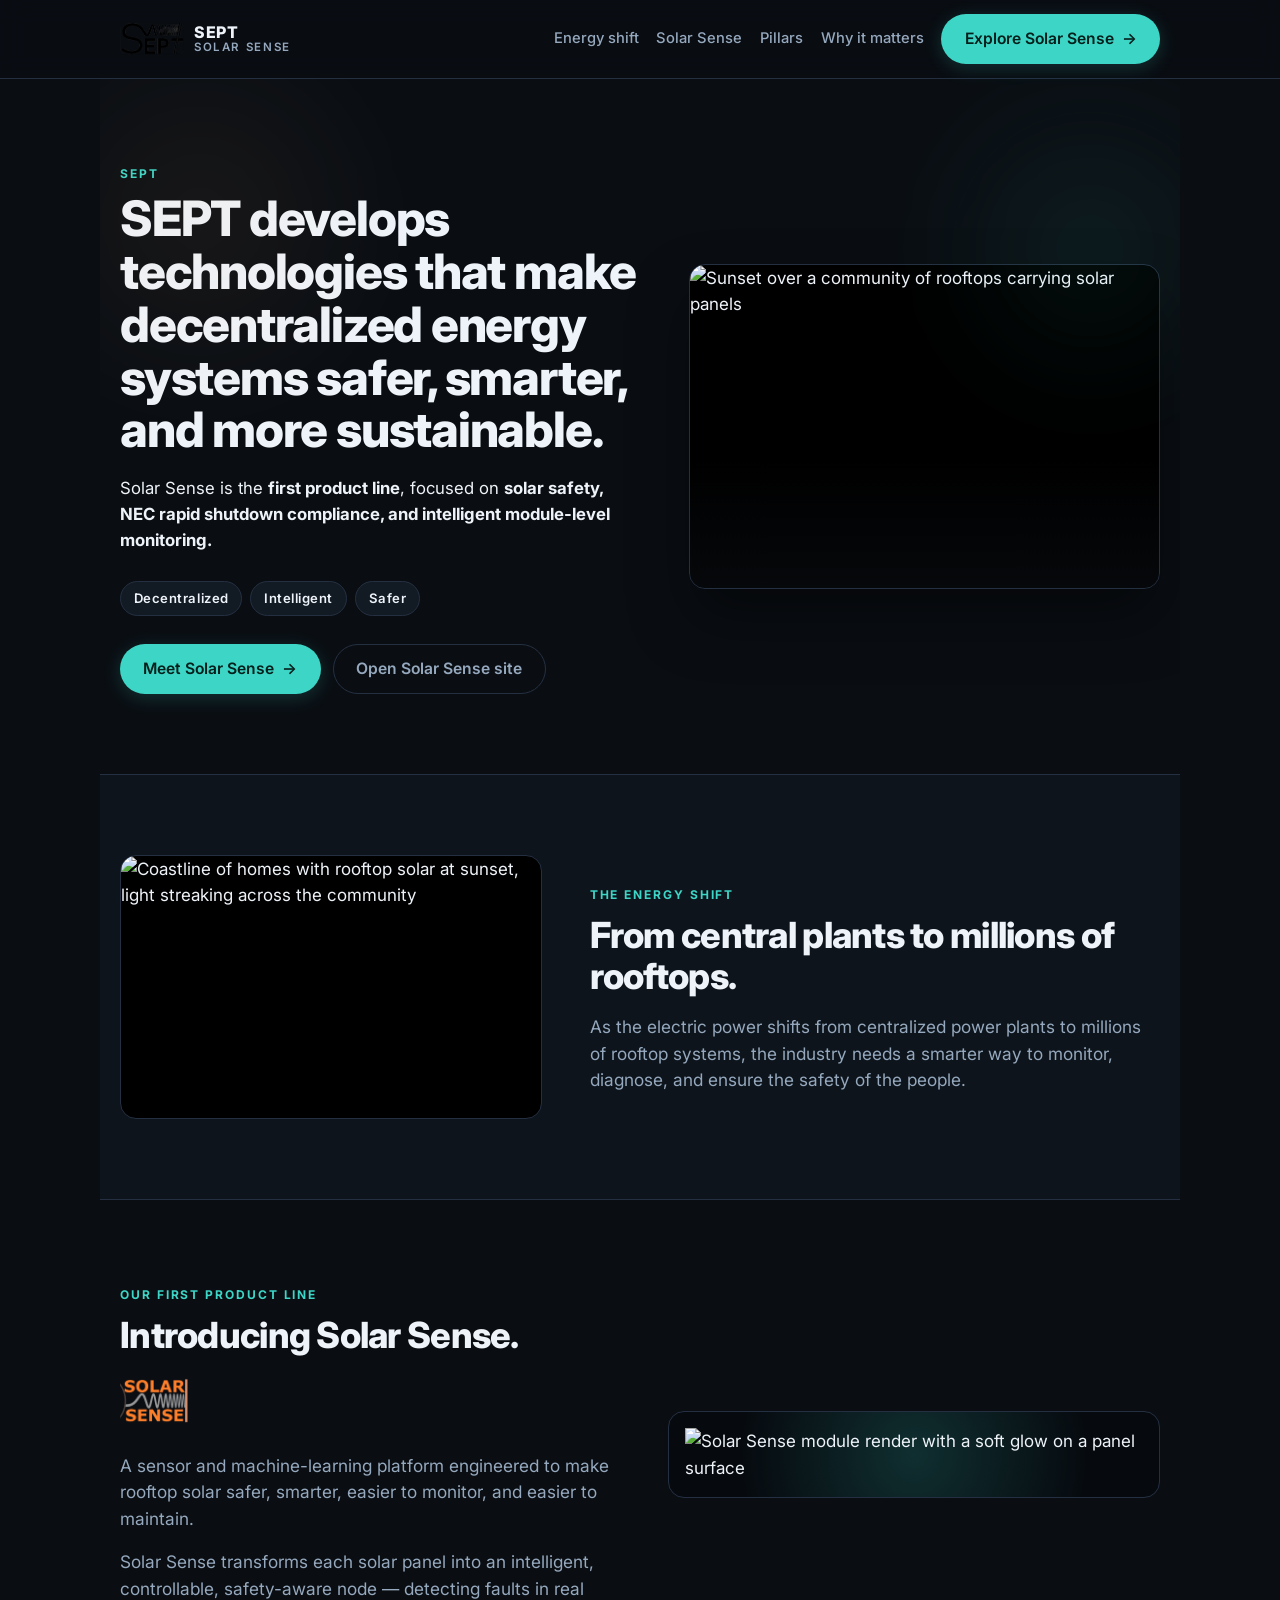
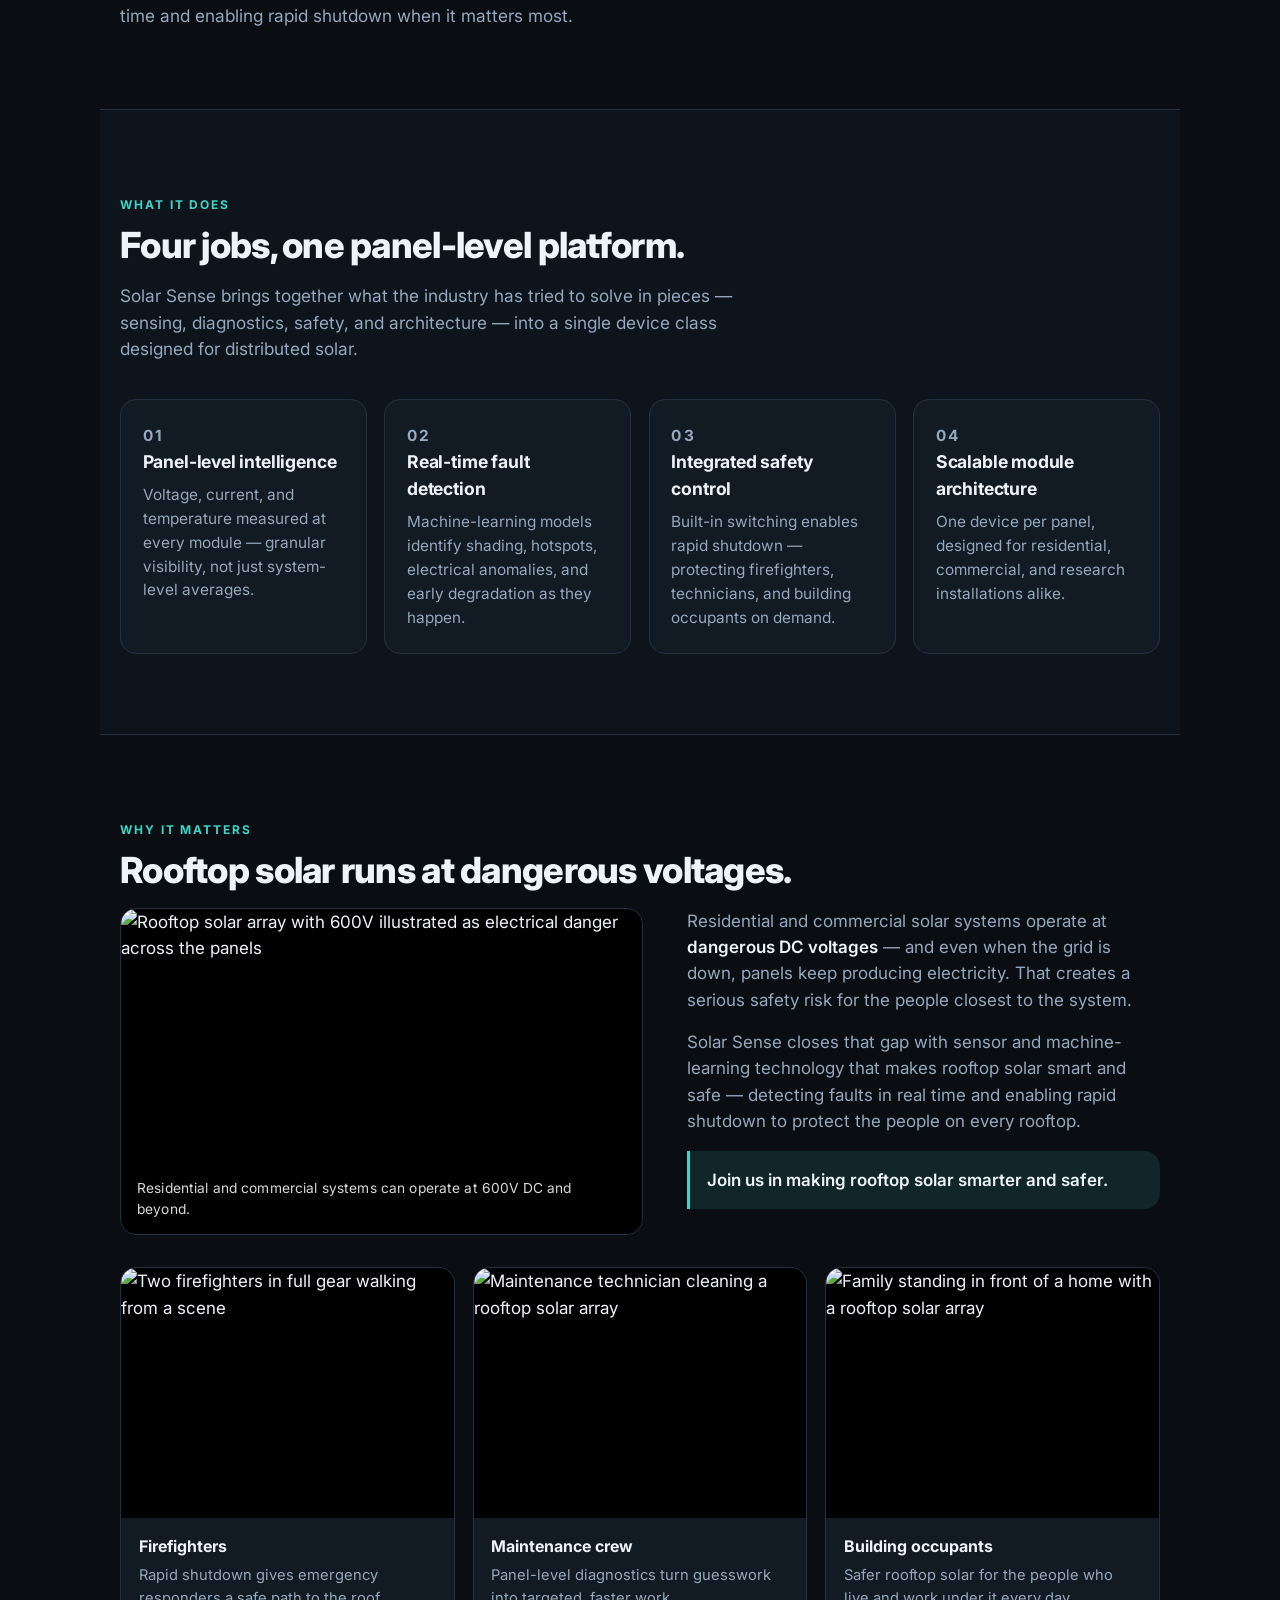
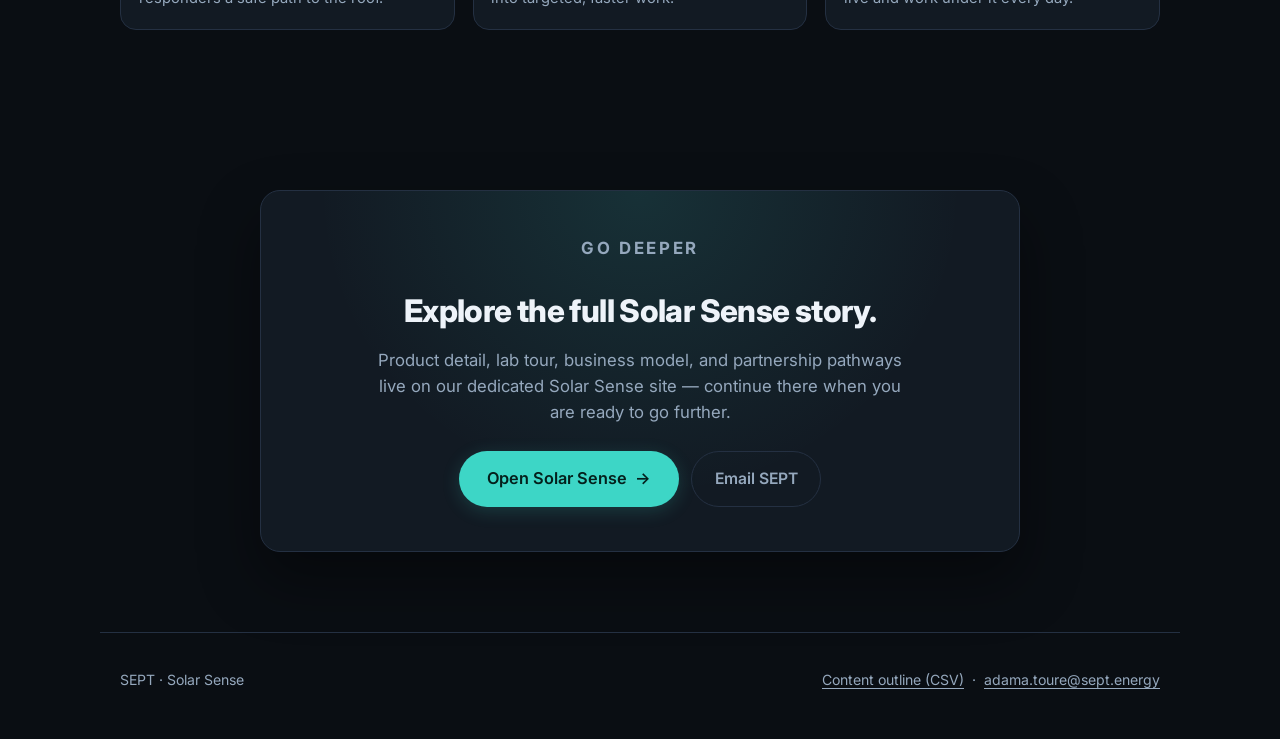
==== SeptToSolarSense/index.html @ 4519caff "Revise energy shift section copy in SeptToSolarSense Co-authored-by: Cursor <cursoragent@cursor.com>" ====
<!DOCTYPE html>
<html lang="en">
<head>
  <meta charset="UTF-8">
  <meta name="viewport" content="width=device-width, initial-scale=1.0">
  <meta name="description" content="SEPT develops technologies for safer, smarter, more sustainable decentralized energy. Solar Sense — NEC rapid shutdown compliance and intelligent module-level monitoring. Learn more on Solar Sense.">
  <title>SEPT | Solar Sense</title>
  <link rel="preconnect" href="https://fonts.googleapis.com">
  <link rel="preconnect" href="https://fonts.gstatic.com" crossorigin>
  <link href="https://fonts.googleapis.com/css2?family=Inter:wght@400;500;600;700;800&display=swap" rel="stylesheet">
  <link rel="icon" href="assets/solar-sense-logo.png" type="image/png">
  <style>
    :root {
      --bg: #0a0e13;
      --bg-alt: #0d141c;
      --surface: #121a23;
      --surface-2: #182332;
      --border: #243042;
      --text: #eef3f9;
      --muted: #95a8bd;
      --accent: #3dd6c6;
      --accent-2: #f6a96a;
      --accent-dim: rgba(61, 214, 198, 0.12);
      --warm-dim: rgba(246, 169, 106, 0.10);
      --radius: 16px;
      --max: 1080px;
    }

    * { box-sizing: border-box; }

    html { scroll-behavior: smooth; }

    body {
      margin: 0;
      font-family: "Inter", system-ui, -apple-system, sans-serif;
      background: var(--bg);
      color: var(--text);
      line-height: 1.55;
      font-size: 1.0625rem;
      -webkit-font-smoothing: antialiased;
      text-rendering: optimizeLegibility;
    }

    a { color: var(--accent); text-decoration-thickness: 1px; text-underline-offset: 3px; }
    a:hover { color: #6ae4d7; }

    img { max-width: 100%; height: auto; display: block; }

    /* ========================= header ========================= */
    header.site {
      position: sticky;
      top: 0;
      z-index: 30;
      background: rgba(10, 14, 19, 0.85);
      backdrop-filter: blur(12px);
      border-bottom: 1px solid var(--border);
    }

    .nav {
      max-width: var(--max);
      margin: 0 auto;
      padding: 0.85rem 1.25rem;
      display: flex;
      align-items: center;
      justify-content: space-between;
      gap: 0.75rem 1.25rem;
      flex-wrap: wrap;
    }

    .nav-end {
      display: flex;
      align-items: center;
      gap: 0.5rem 1.1rem;
      flex-wrap: wrap;
      justify-content: flex-end;
    }

    .brand {
      display: flex;
      align-items: center;
      gap: 0.6rem;
      text-decoration: none;
      color: inherit;
      min-width: 0;
    }

    .brand img { height: 32px; width: auto; flex-shrink: 0; }

    .brand-text {
      display: flex;
      flex-direction: column;
      line-height: 1.1;
    }

    .brand-name {
      font-weight: 800;
      letter-spacing: 0.04em;
      font-size: 1rem;
    }

    .brand-tag {
      font-size: 0.72rem;
      font-weight: 600;
      color: var(--muted);
      letter-spacing: 0.14em;
      text-transform: uppercase;
    }

    nav.jump {
      display: flex;
      gap: 1.1rem;
      flex-wrap: wrap;
      font-size: 0.92rem;
    }

    @media (max-width: 980px) {
      nav.jump { display: none; }
    }

    nav.jump a {
      color: var(--muted);
      text-decoration: none;
      font-weight: 500;
    }

    nav.jump a:hover { color: var(--text); }

    .nav-cta { display: flex; align-items: center; gap: 0.6rem; }

    /* ========================= buttons ========================= */
    .btn {
      display: inline-flex;
      align-items: center;
      justify-content: center;
      gap: 0.5rem;
      padding: 0.75rem 1.4rem;
      border-radius: 999px;
      font-weight: 600;
      font-size: 0.98rem;
      text-decoration: none;
      border: 1px solid transparent;
      cursor: pointer;
      transition: transform 0.15s ease, box-shadow 0.2s ease, background 0.2s ease, color 0.2s ease, border-color 0.2s ease;
      white-space: nowrap;
    }

    .btn-primary {
      background: var(--accent);
      color: #04201c;
      box-shadow: 0 4px 18px rgba(61, 214, 198, 0.18);
    }

    .btn-primary:hover {
      transform: translateY(-1px);
      box-shadow: 0 10px 32px rgba(61, 214, 198, 0.4);
      color: #021511;
    }

    .btn-ghost {
      background: transparent;
      color: var(--muted);
      border-color: var(--border);
    }

    .btn-ghost:hover {
      color: var(--text);
      border-color: var(--muted);
    }

    .btn:focus-visible { outline: 2px solid var(--accent); outline-offset: 3px; }

    .btn .arrow { transition: transform 0.2s ease; }
    .btn:hover .arrow { transform: translateX(3px); }

    /* ========================= section base ========================= */
    .section {
      max-width: var(--max);
      margin: 0 auto;
      padding: 5rem 1.25rem;
      scroll-margin-top: 80px;
    }

    .section-eyebrow {
      display: inline-block;
      margin: 0 0 0.65rem;
      font-size: 0.75rem;
      font-weight: 700;
      letter-spacing: 0.16em;
      text-transform: uppercase;
      color: var(--accent);
    }

    .section-title {
      margin: 0 0 1rem;
      font-size: clamp(1.65rem, 3.4vw, 2.25rem);
      font-weight: 800;
      line-height: 1.15;
      letter-spacing: -0.02em;
    }

    .section-lead {
      margin: 0;
      max-width: 60ch;
      color: var(--muted);
      font-size: 1.08rem;
    }

    .band {
      background: var(--bg-alt);
      border-top: 1px solid var(--border);
      border-bottom: 1px solid var(--border);
    }

    /* ========================= hero ========================= */
    .hero {
      position: relative;
      overflow: hidden;
    }

    .hero::before,
    .hero::after {
      content: "";
      position: absolute;
      pointer-events: none;
      filter: blur(60px);
      opacity: 0.85;
      animation: glowDrift 9s ease-in-out infinite alternate;
    }

    .hero::before {
      width: 520px; height: 520px;
      left: -160px; top: -120px;
      background: radial-gradient(closest-side, var(--warm-dim), transparent 70%);
    }

    .hero::after {
      width: 460px; height: 460px;
      right: -140px; top: -60px;
      background: radial-gradient(closest-side, var(--accent-dim), transparent 70%);
      animation-delay: -3s;
    }

    @keyframes glowDrift {
      from { transform: translateY(0); opacity: 0.7; }
      to   { transform: translateY(20px); opacity: 1; }
    }

    .hero-grid {
      display: grid;
      grid-template-columns: 1fr;
      gap: 2.5rem;
      align-items: center;
    }

    @media (min-width: 880px) {
      .hero-grid { grid-template-columns: 1.05fr 0.95fr; gap: 3rem; }
    }

    .hero h1 {
      margin: 0 0 1.1rem;
      font-size: clamp(2.05rem, 4.6vw, 3.05rem);
      font-weight: 800;
      line-height: 1.08;
      letter-spacing: -0.025em;
    }

    .hero-body {
      margin: 0 0 1.75rem;
      font-size: 1.05rem;
      max-width: 52ch;
    }

    .hero-body strong { font-weight: 700; }

    .chips {
      display: flex;
      flex-wrap: wrap;
      gap: 0.5rem;
      margin: 0 0 1.75rem;
      padding: 0;
      list-style: none;
    }

    .chips li {
      font-size: 0.82rem;
      font-weight: 600;
      letter-spacing: 0.04em;
      padding: 0.4rem 0.8rem;
      border-radius: 999px;
      background: var(--surface);
      border: 1px solid var(--border);
      color: var(--text);
    }

    .hero-ctas {
      display: flex;
      flex-wrap: wrap;
      gap: 0.75rem;
    }

    .hero-frame {
      position: relative;
      margin: 0;
      border-radius: var(--radius);
      overflow: hidden;
      border: 1px solid var(--border);
      background: #000;
      box-shadow: 0 30px 60px rgba(0, 0, 0, 0.45);
    }

    .hero-frame img {
      width: 100%;
      height: 100%;
      object-fit: cover;
      aspect-ratio: 16 / 11;
    }

    .hero-frame::after {
      content: "";
      position: absolute;
      inset: 0;
      pointer-events: none;
      background:
        linear-gradient(180deg, transparent 60%, rgba(10, 14, 19, 0.55) 100%);
    }

    /* ========================= shift band ========================= */
    .shift-grid {
      display: grid;
      grid-template-columns: 1fr;
      gap: 2rem;
      align-items: center;
    }

    @media (min-width: 880px) {
      .shift-grid { grid-template-columns: 0.85fr 1.15fr; gap: 3rem; }
    }

    .shift-image {
      margin: 0;
      border-radius: var(--radius);
      overflow: hidden;
      border: 1px solid var(--border);
      background: #000;
    }

    .shift-image img {
      width: 100%;
      aspect-ratio: 16 / 10;
      object-fit: cover;
    }

    /* ========================= solar sense intro ========================= */
    .ss-intro-grid {
      display: grid;
      grid-template-columns: 1fr;
      gap: 2.5rem;
      align-items: center;
    }

    @media (min-width: 880px) {
      .ss-intro-grid { grid-template-columns: 1fr 1fr; gap: 3.5rem; }
    }

    .ss-brand-row {
      display: flex;
      align-items: center;
      gap: 1.25rem;
      margin: 0 0 1.5rem;
    }

    .ss-brand-row img {
      height: 48px;
      width: auto;
    }

    .ss-brand-row .ss-mark { height: 56px; }

    .ss-image {
      margin: 0;
      border-radius: var(--radius);
      overflow: hidden;
      border: 1px solid var(--border);
      background: radial-gradient(circle at 50% 50%, rgba(61, 214, 198, 0.18), transparent 70%), #060a0f;
      padding: 1rem;
    }

    .ss-image img {
      width: 100%;
      max-height: 460px;
      object-fit: contain;
    }

    /* ========================= pillars ========================= */
    .pillars {
      display: grid;
      grid-template-columns: repeat(2, minmax(0, 1fr));
      gap: 1.1rem;
      margin-top: 2.25rem;
    }

    @media (min-width: 1000px) {
      .pillars { grid-template-columns: repeat(4, minmax(0, 1fr)); }
    }

    @media (max-width: 540px) {
      .pillars { grid-template-columns: 1fr; }
    }

    .pillar {
      position: relative;
      padding: 1.5rem 1.35rem 1.5rem;
      border: 1px solid var(--border);
      border-radius: var(--radius);
      background: var(--surface);
      transition: transform 0.2s ease, border-color 0.2s ease, box-shadow 0.2s ease;
    }

    .pillar:hover {
      transform: translateY(-2px);
      border-color: rgba(61, 214, 198, 0.45);
      box-shadow: 0 18px 40px rgba(0, 0, 0, 0.35);
    }

    .pillar-num {
      font-family: "Inter", sans-serif;
      font-size: 0.78rem;
      font-weight: 700;
      letter-spacing: 0.16em;
      text-transform: uppercase;
      color: var(--accent);
      margin: 0 0 0.5rem;
    }

    .pillar h3 {
      margin: 0 0 0.5rem;
      font-size: 1.1rem;
      font-weight: 700;
      letter-spacing: -0.01em;
    }

    .pillar p {
      margin: 0;
      color: var(--muted);
      font-size: 0.96rem;
    }

    /* ========================= why it matters ========================= */
    .why-grid {
      display: grid;
      grid-template-columns: 1fr;
      gap: 2.25rem;
      align-items: stretch;
    }

    @media (min-width: 880px) {
      .why-grid { grid-template-columns: 1.05fr 0.95fr; gap: 2.75rem; }
    }

    .why-visual {
      position: relative;
      margin: 0;
      border-radius: var(--radius);
      overflow: hidden;
      border: 1px solid var(--border);
      background: #000;
    }

    .why-visual img {
      width: 100%;
      aspect-ratio: 16 / 10;
      object-fit: cover;
    }

    .why-visual figcaption {
      position: absolute;
      left: 0; right: 0; bottom: 0;
      padding: 0.85rem 1rem;
      font-size: 0.86rem;
      color: rgba(255, 255, 255, 0.85);
      background: linear-gradient(180deg, transparent, rgba(0, 0, 0, 0.65));
      letter-spacing: 0.01em;
    }

    .why-text p { margin: 0 0 1rem; color: var(--muted); }
    .why-text p strong { color: var(--text); font-weight: 600; }

    .why-closing {
      margin-top: 0.75rem;
      padding: 1rem 1.1rem;
      border-left: 3px solid var(--accent);
      background: var(--accent-dim);
      border-radius: 0 var(--radius) var(--radius) 0;
      color: var(--text) !important;
      font-weight: 600;
    }

    .stake-cards {
      display: grid;
      grid-template-columns: repeat(3, minmax(0, 1fr));
      gap: 1.1rem;
      margin-top: 2rem;
    }

    @media (max-width: 720px) {
      .stake-cards { grid-template-columns: 1fr; }
    }

    .stake {
      border: 1px solid var(--border);
      border-radius: var(--radius);
      overflow: hidden;
      background: var(--surface);
      display: flex;
      flex-direction: column;
      transition: transform 0.2s ease, border-color 0.2s ease;
    }

    .stake:hover {
      transform: translateY(-2px);
      border-color: rgba(61, 214, 198, 0.4);
    }

    .stake-photo {
      aspect-ratio: 4 / 3;
      overflow: hidden;
      background: #000;
    }

    .stake-photo img {
      width: 100%;
      height: 100%;
      object-fit: cover;
    }

    .stake-body {
      padding: 1rem 1.1rem 1.2rem;
    }

    .stake-body h4 {
      margin: 0 0 0.35rem;
      font-size: 1rem;
      font-weight: 700;
    }

    .stake-body p {
      margin: 0;
      color: var(--muted);
      font-size: 0.92rem;
    }

    /* ========================= explore CTA ========================= */
    .explore-card {
      margin: 0 auto;
      max-width: 760px;
      padding: 2.75rem 1.75rem;
      text-align: center;
      border-radius: calc(var(--radius) + 4px);
      border: 1px solid var(--border);
      background:
        radial-gradient(ellipse at 50% 0%, var(--accent-dim), transparent 60%),
        var(--surface);
      box-shadow: 0 28px 60px rgba(0, 0, 0, 0.4);
    }

    .explore-card h2 {
      margin: 0 0 0.75rem;
      font-size: clamp(1.5rem, 3.2vw, 1.95rem);
      font-weight: 800;
      letter-spacing: -0.02em;
    }

    .explore-card p {
      margin: 0 auto 1.6rem;
      max-width: 50ch;
      color: var(--muted);
      font-size: 1.05rem;
    }

    .explore-actions {
      display: flex;
      flex-wrap: wrap;
      justify-content: center;
      gap: 0.75rem;
    }

    .explore-actions .btn-primary {
      padding: 0.9rem 1.7rem;
      font-size: 1.02rem;
    }

    /* ========================= footer ========================= */
    footer.site {
      max-width: var(--max);
      margin: 0 auto;
      padding: 2.25rem 1.25rem 3rem;
      color: var(--muted);
      font-size: 0.88rem;
      display: flex;
      justify-content: space-between;
      flex-wrap: wrap;
      gap: 1rem;
      border-top: 1px solid var(--border);
    }

    footer.site a { color: var(--muted); }
    footer.site a:hover { color: var(--text); }

    /* ========================= motion ========================= */
    .reveal {
      opacity: 0;
      transform: translateY(14px);
      transition: opacity 0.7s ease, transform 0.7s ease;
    }

    .reveal.is-in {
      opacity: 1;
      transform: none;
    }

    @media (prefers-reduced-motion: reduce) {
      .reveal { opacity: 1; transform: none; transition: none; }
      .hero::before, .hero::after { animation: none; }
      html { scroll-behavior: auto; }
    }

    /* ========================= small screens ========================= */
    @media (max-width: 720px) {
      .section { padding: 3.5rem 1.25rem; }
    }
  </style>
</head>
<body>
  <header class="site">
    <div class="nav">
      <a class="brand" href="#intro" aria-label="SEPT — top of page">
        <img src="assets/sept-logo.png" alt="" aria-hidden="true">
        <span class="brand-text">
          <span class="brand-name">SEPT</span>
          <span class="brand-tag">Solar Sense</span>
        </span>
      </a>
      <div class="nav-end">
        <nav class="jump" aria-label="Page sections">
          <a href="#shift">Energy shift</a>
          <a href="#solar-sense">Solar Sense</a>
          <a href="#pillars">Pillars</a>
          <a href="#why">Why it matters</a>
        </nav>
        <a class="btn btn-primary" href="#explore">Explore Solar Sense<span class="arrow" aria-hidden="true">&rarr;</span></a>
      </div>
    </div>
  </header>

  <main>
    <!-- ========== HERO / SEPT INTRO ========== -->
    <section class="section hero" id="intro" aria-labelledby="intro-h">
      <div class="hero-grid">
        <div class="reveal">
          <p class="section-eyebrow">SEPT</p>
          <h1 id="intro-h">
            SEPT develops technologies that make decentralized energy systems safer, smarter, and more sustainable.
          </h1>
          <p class="hero-body">
            Solar Sense is the <strong>first product line</strong>, focused on <strong>solar safety, NEC rapid shutdown compliance, and intelligent module-level monitoring.</strong>
          </p>
          <ul class="chips" aria-label="Focus areas">
            <li>Decentralized</li>
            <li>Intelligent</li>
            <li>Safer</li>
          </ul>
          <div class="hero-ctas">
            <a class="btn btn-primary" href="#solar-sense">Meet Solar Sense<span class="arrow" aria-hidden="true">&rarr;</span></a>
            <a class="btn btn-ghost" href="#explore">Open Solar Sense site</a>
          </div>
        </div>
        <figure class="hero-frame reveal" aria-hidden="false">
          <img src="assets/hero-rooftop-sunset.png" alt="Sunset over a community of rooftops carrying solar panels" width="1280" height="880" loading="eager" decoding="async" fetchpriority="high">
        </figure>
      </div>
    </section>

    <!-- ========== ENERGY SHIFT ========== -->
    <section class="section band" id="shift" aria-labelledby="shift-h">
      <div class="shift-grid">
        <figure class="shift-image reveal">
          <img src="assets/energy-transition.png" alt="Coastline of homes with rooftop solar at sunset, light streaking across the community" loading="lazy" decoding="async">
        </figure>
        <div class="reveal">
          <p class="section-eyebrow">The energy shift</p>
          <h2 class="section-title" id="shift-h">From central plants to millions of rooftops.</h2>
          <p class="section-lead">
            As the electric power shifts from centralized power plants to millions of rooftop systems, the industry needs a smarter way to monitor, diagnose, and ensure the safety of the people.
          </p>
        </div>
      </div>
    </section>

    <!-- ========== SOLAR SENSE INTRO ========== -->
    <section class="section" id="solar-sense" aria-labelledby="ss-h">
      <div class="ss-intro-grid">
        <div class="reveal">
          <p class="section-eyebrow">Our first product line</p>
          <h2 class="section-title" id="ss-h">Introducing Solar Sense.</h2>
          <div class="ss-brand-row" aria-label="Solar Sense brand">
            <img src="assets/solar-sense-logo.png" alt="Solar Sense logo">
            <img src="assets/solar-sense-mark.png" alt="" aria-hidden="true" class="ss-mark">
          </div>
          <p class="section-lead" style="margin-bottom: 1rem;">
            A sensor and machine-learning platform engineered to make rooftop solar safer, smarter, easier to monitor, and easier to maintain.
          </p>
          <p class="section-lead">
            Solar Sense transforms each solar panel into an intelligent, controllable, safety-aware node — detecting faults in real time and enabling rapid shutdown when it matters most.
          </p>
        </div>
        <figure class="ss-image reveal">
          <img src="assets/solarsense-glow.png" alt="Solar Sense module render with a soft glow on a panel surface" loading="lazy" decoding="async">
        </figure>
      </div>
    </section>

    <!-- ========== PILLARS ========== -->
    <section class="section band" id="pillars" aria-labelledby="pillars-h">
      <p class="section-eyebrow">What it does</p>
      <h2 class="section-title" id="pillars-h">Four jobs, one panel-level platform.</h2>
      <p class="section-lead">
        Solar Sense brings together what the industry has tried to solve in pieces — sensing, diagnostics, safety, and architecture — into a single device class designed for distributed solar.
      </p>
      <div class="pillars" role="list">
        <article class="pillar reveal" role="listitem">
          <p class="pillar-num">01</p>
          <h3>Panel-level intelligence</h3>
          <p>Voltage, current, and temperature measured at every module — granular visibility, not just system-level averages.</p>
        </article>
        <article class="pillar reveal" role="listitem">
          <p class="pillar-num">02</p>
          <h3>Real-time fault detection</h3>
          <p>Machine-learning models identify shading, hotspots, electrical anomalies, and early degradation as they happen.</p>
        </article>
        <article class="pillar reveal" role="listitem">
          <p class="pillar-num">03</p>
          <h3>Integrated safety control</h3>
          <p>Built-in switching enables rapid shutdown — protecting firefighters, technicians, and building occupants on demand.</p>
        </article>
        <article class="pillar reveal" role="listitem">
          <p class="pillar-num">04</p>
          <h3>Scalable module architecture</h3>
          <p>One device per panel, designed for residential, commercial, and research installations alike.</p>
        </article>
      </div>
    </section>

    <!-- ========== WHY IT MATTERS ========== -->
    <section class="section" id="why" aria-labelledby="why-h">
      <p class="section-eyebrow">Why it matters</p>
      <h2 class="section-title" id="why-h">Rooftop solar runs at dangerous voltages.</h2>
      <div class="why-grid">
        <figure class="why-visual reveal">
          <img src="assets/danger-600v.jpeg" alt="Rooftop solar array with 600V illustrated as electrical danger across the panels" loading="lazy" decoding="async">
          <figcaption>Residential and commercial systems can operate at 600V DC and beyond.</figcaption>
        </figure>
        <div class="why-text reveal">
          <p>
            Residential and commercial solar systems operate at <strong>dangerous DC voltages</strong> — and even when the grid is down, panels keep producing electricity. That creates a serious safety risk for the people closest to the system.
          </p>
          <p>
            Solar Sense closes that gap with sensor and machine-learning technology that makes rooftop solar smart and safe — detecting faults in real time and enabling rapid shutdown to protect the people on every rooftop.
          </p>
          <p class="why-closing">
            Join us in making rooftop solar smarter and safer.
          </p>
        </div>
      </div>

      <div class="stake-cards" aria-label="Who Solar Sense protects">
        <article class="stake reveal">
          <div class="stake-photo"><img src="assets/firefighters.png" alt="Two firefighters in full gear walking from a scene"></div>
          <div class="stake-body">
            <h4>Firefighters</h4>
            <p>Rapid shutdown gives emergency responders a safe path to the roof.</p>
          </div>
        </article>
        <article class="stake reveal">
          <div class="stake-photo"><img src="assets/maintenance-crew.png" alt="Maintenance technician cleaning a rooftop solar array"></div>
          <div class="stake-body">
            <h4>Maintenance crew</h4>
            <p>Panel-level diagnostics turn guesswork into targeted, faster work.</p>
          </div>
        </article>
        <article class="stake reveal">
          <div class="stake-photo"><img src="assets/family-home.png" alt="Family standing in front of a home with a rooftop solar array"></div>
          <div class="stake-body">
            <h4>Building occupants</h4>
            <p>Safer rooftop solar for the people who live and work under it every day.</p>
          </div>
        </article>
      </div>
    </section>

    <!-- ========== EXPLORE CTA ========== -->
    <section class="section" id="explore" aria-labelledby="explore-h">
      <div class="explore-card reveal">
        <p class="section-eyebrow">Go deeper</p>
        <h2 id="explore-h">Explore the full Solar Sense story.</h2>
        <p>
          Product detail, lab tour, business model, and partnership pathways live on our dedicated Solar Sense site — continue there when you are ready to go further.
        </p>
        <div class="explore-actions">
          <a class="btn btn-primary" href="https://touradam.github.io/solarsensApril2026/" target="_blank" rel="noopener noreferrer">
            Open Solar Sense<span class="arrow" aria-hidden="true">&rarr;</span>
          </a>
          <a class="btn btn-ghost" href="mailto:adama.toure@sept.energy">Email SEPT</a>
        </div>
      </div>
    </section>
  </main>

  <footer class="site">
    <span>SEPT &middot; Solar Sense</span>
    <span>
      <a href="story.csv" download>Content outline (CSV)</a>
      &nbsp;&middot;&nbsp;
      <a href="mailto:adama.toure@sept.energy">adama.toure@sept.energy</a>
    </span>
  </footer>

  <script>
    (function () {
      var nodes = document.querySelectorAll('.reveal');
      if (!('IntersectionObserver' in window)) {
        nodes.forEach(function (n) { n.classList.add('is-in'); });
        return;
      }
      var io = new IntersectionObserver(function (entries) {
        entries.forEach(function (entry) {
          if (entry.isIntersecting) {
            entry.target.classList.add('is-in');
            io.unobserve(entry.target);
          }
        });
      }, { rootMargin: '0px 0px -8% 0px', threshold: 0.05 });
      nodes.forEach(function (n) { io.observe(n); });
    })();
  </script>
</body>
</html>
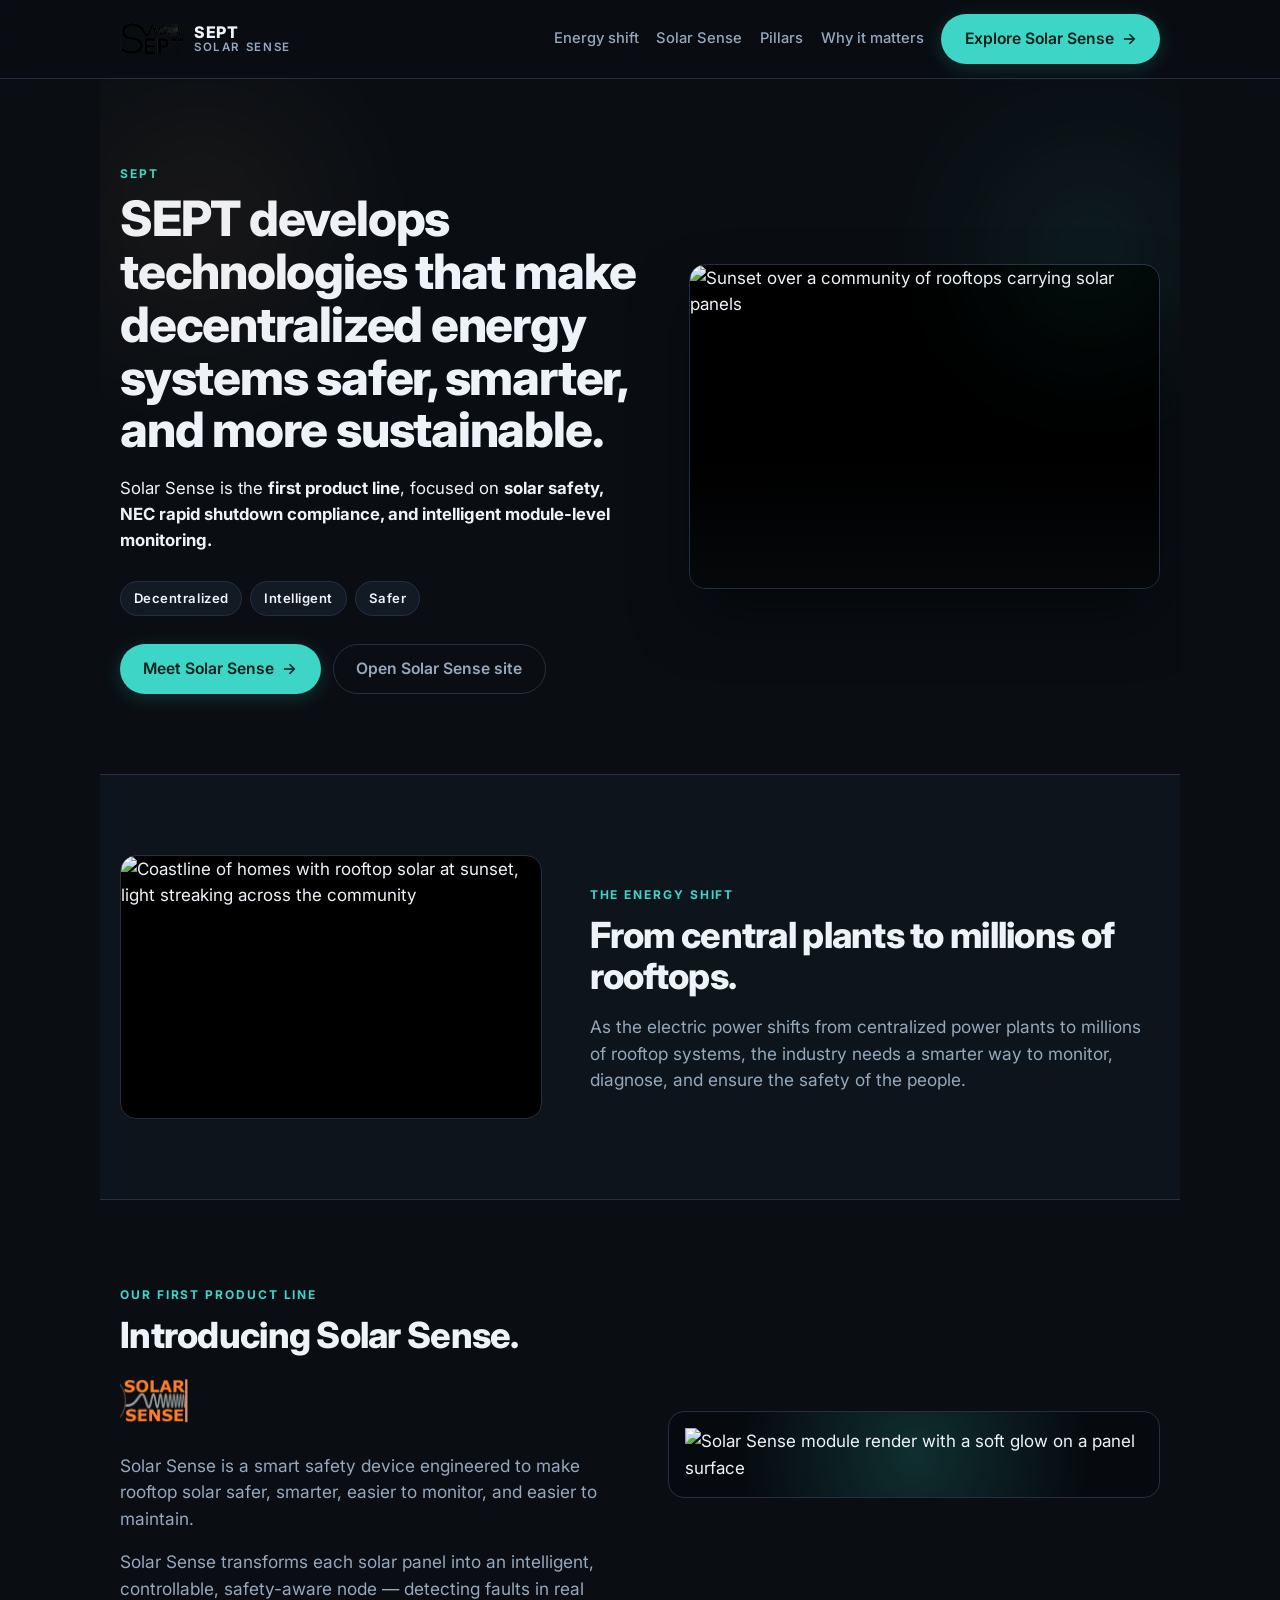
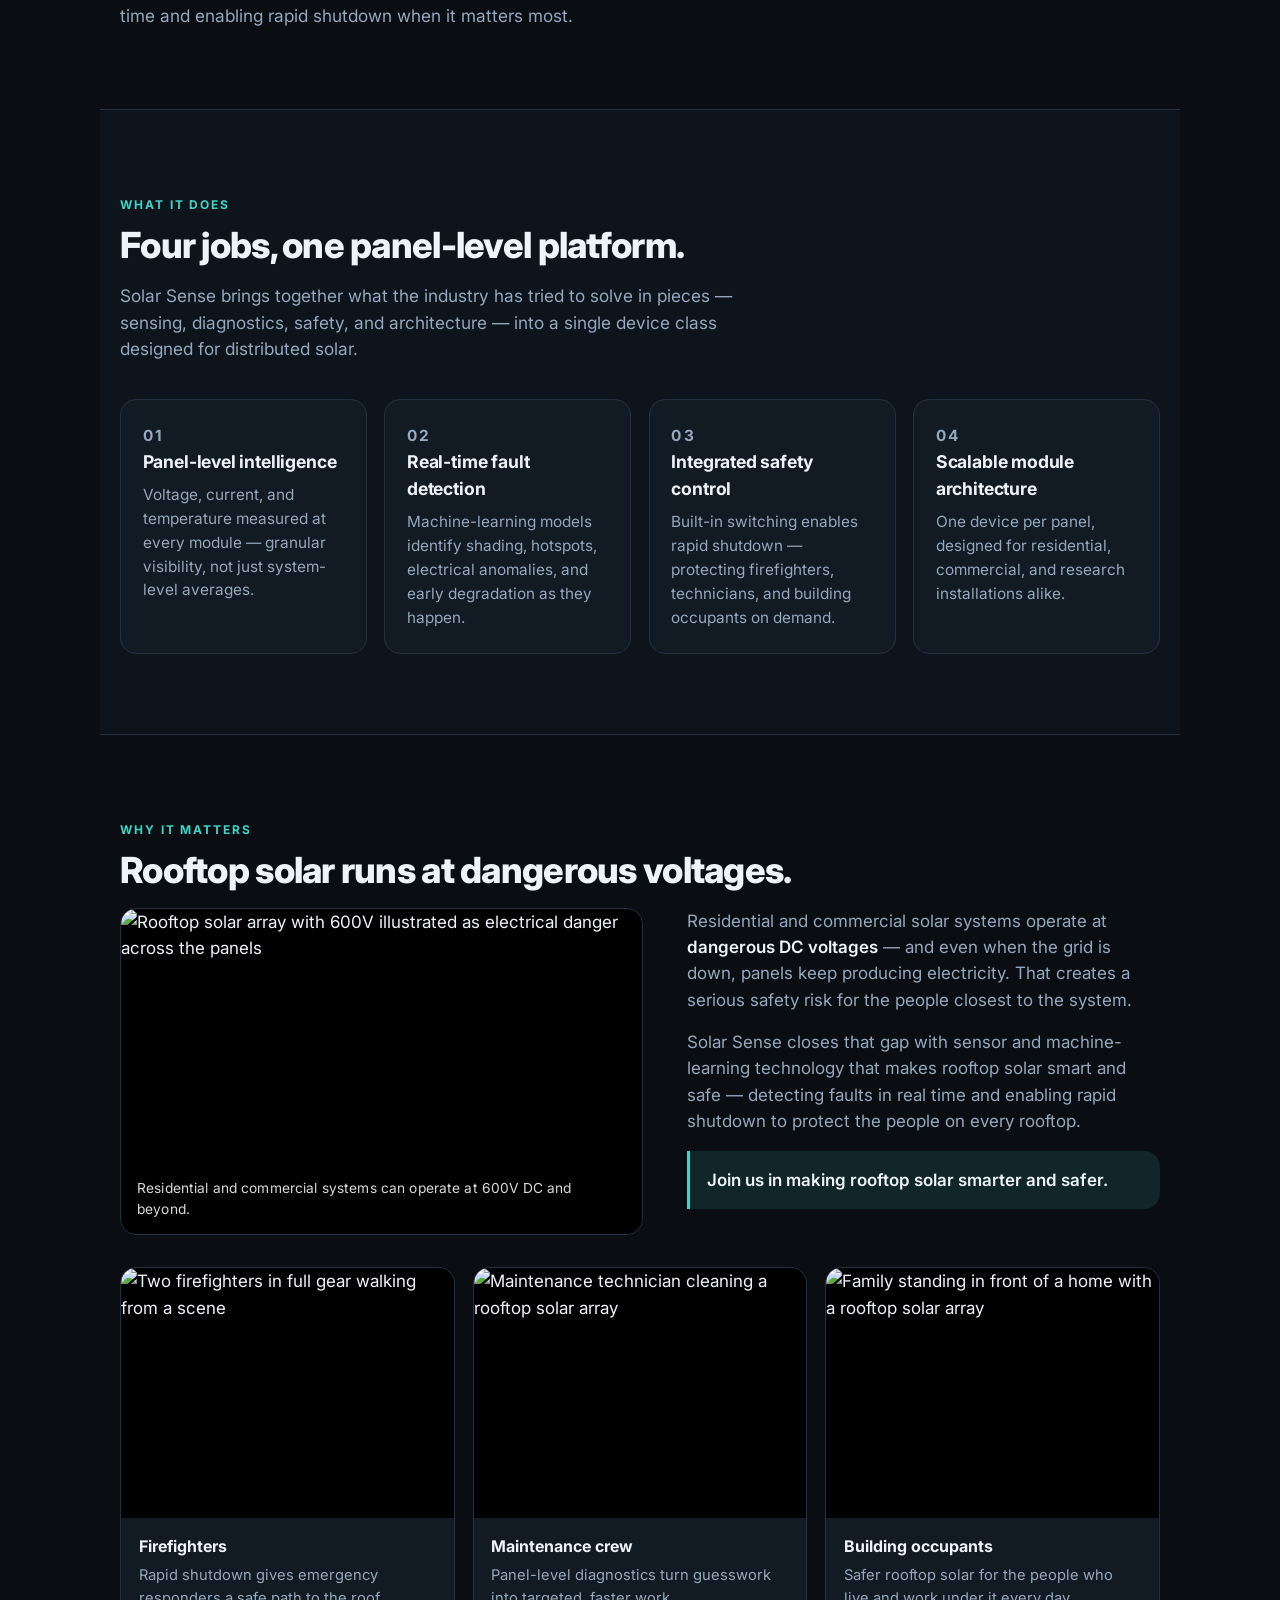
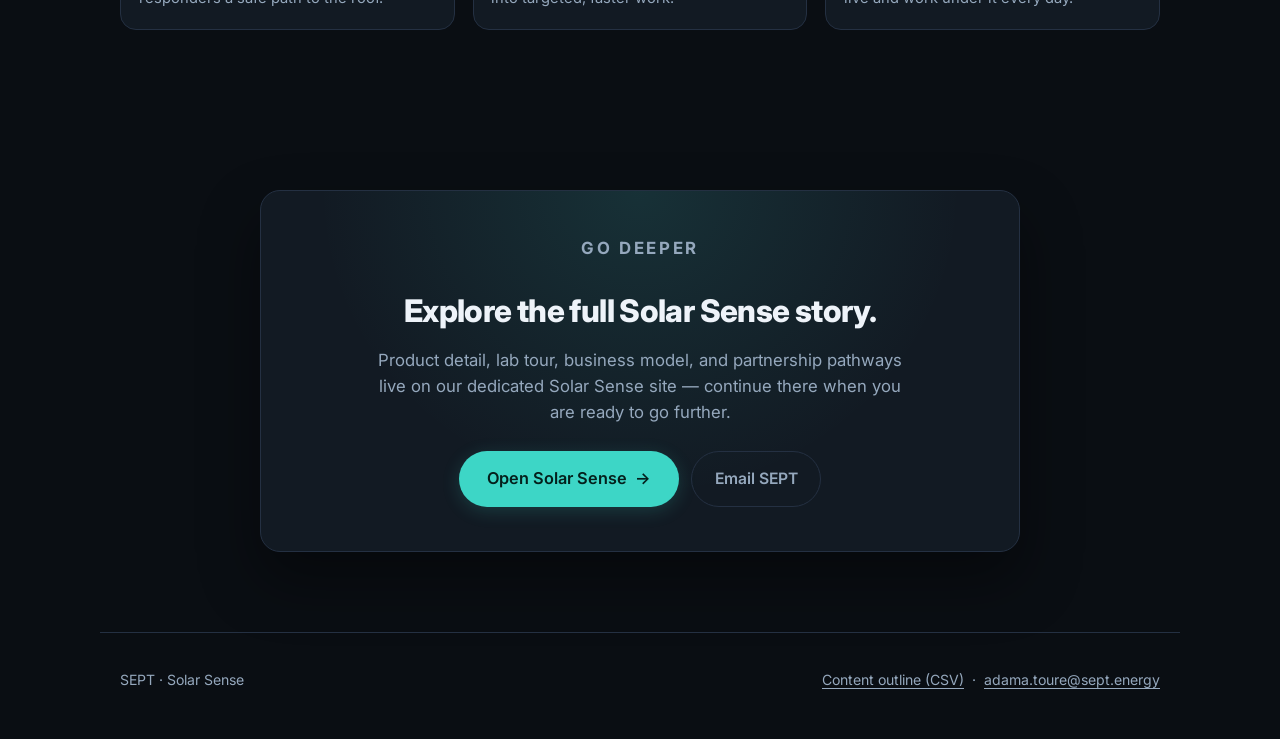
==== commit 84d0c498: "Describe Solar Sense as smart safety device in SeptToSolarSense Co-authored-by: Cursor <cursoragent@" ====
--- a/SeptToSolarSense/index.html
+++ b/SeptToSolarSense/index.html
@@ -707,7 +707,7 @@
             <img src="assets/solar-sense-mark.png" alt="" aria-hidden="true" class="ss-mark">
           </div>
           <p class="section-lead" style="margin-bottom: 1rem;">
-            A sensor and machine-learning platform engineered to make rooftop solar safer, smarter, easier to monitor, and easier to maintain.
+            Solar Sense is a smart safety device engineered to make rooftop solar safer, smarter, easier to monitor, and easier to maintain.
           </p>
           <p class="section-lead">
             Solar Sense transforms each solar panel into an intelligent, controllable, safety-aware node — detecting faults in real time and enabling rapid shutdown when it matters most.
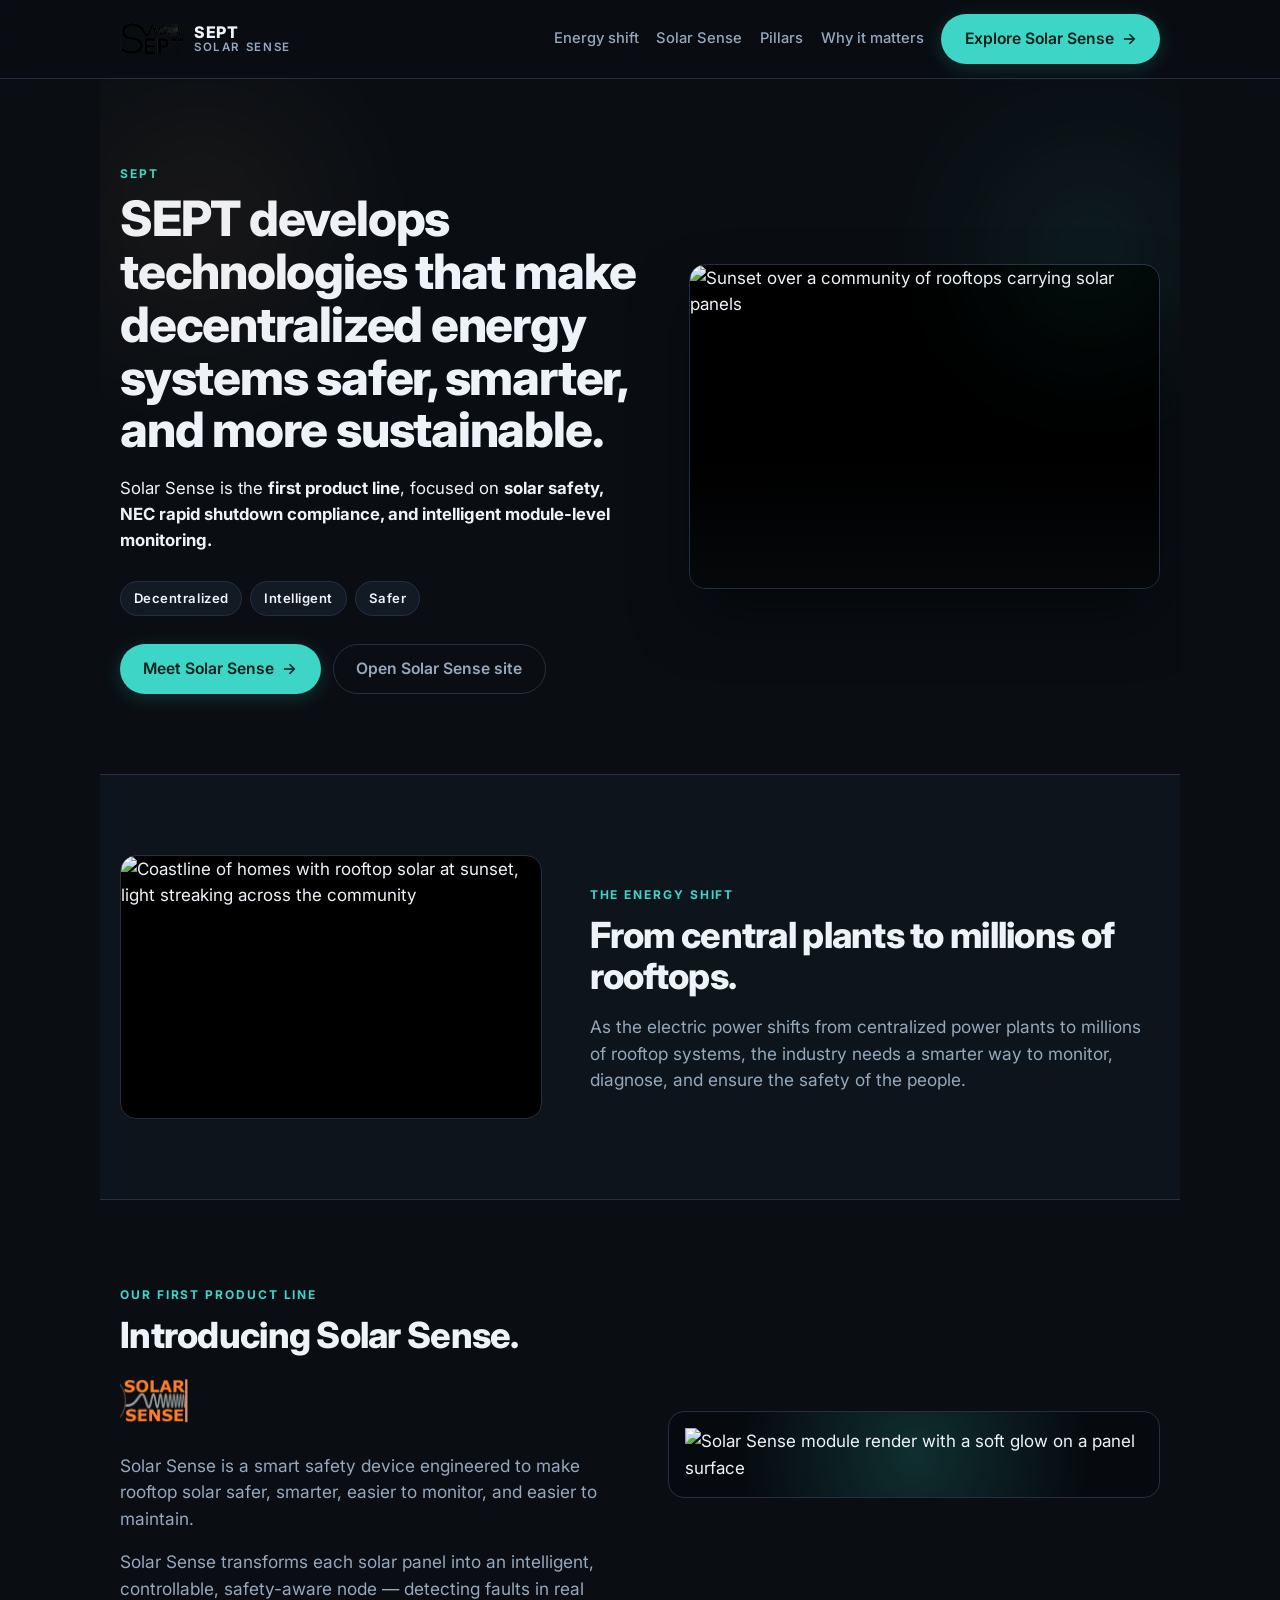
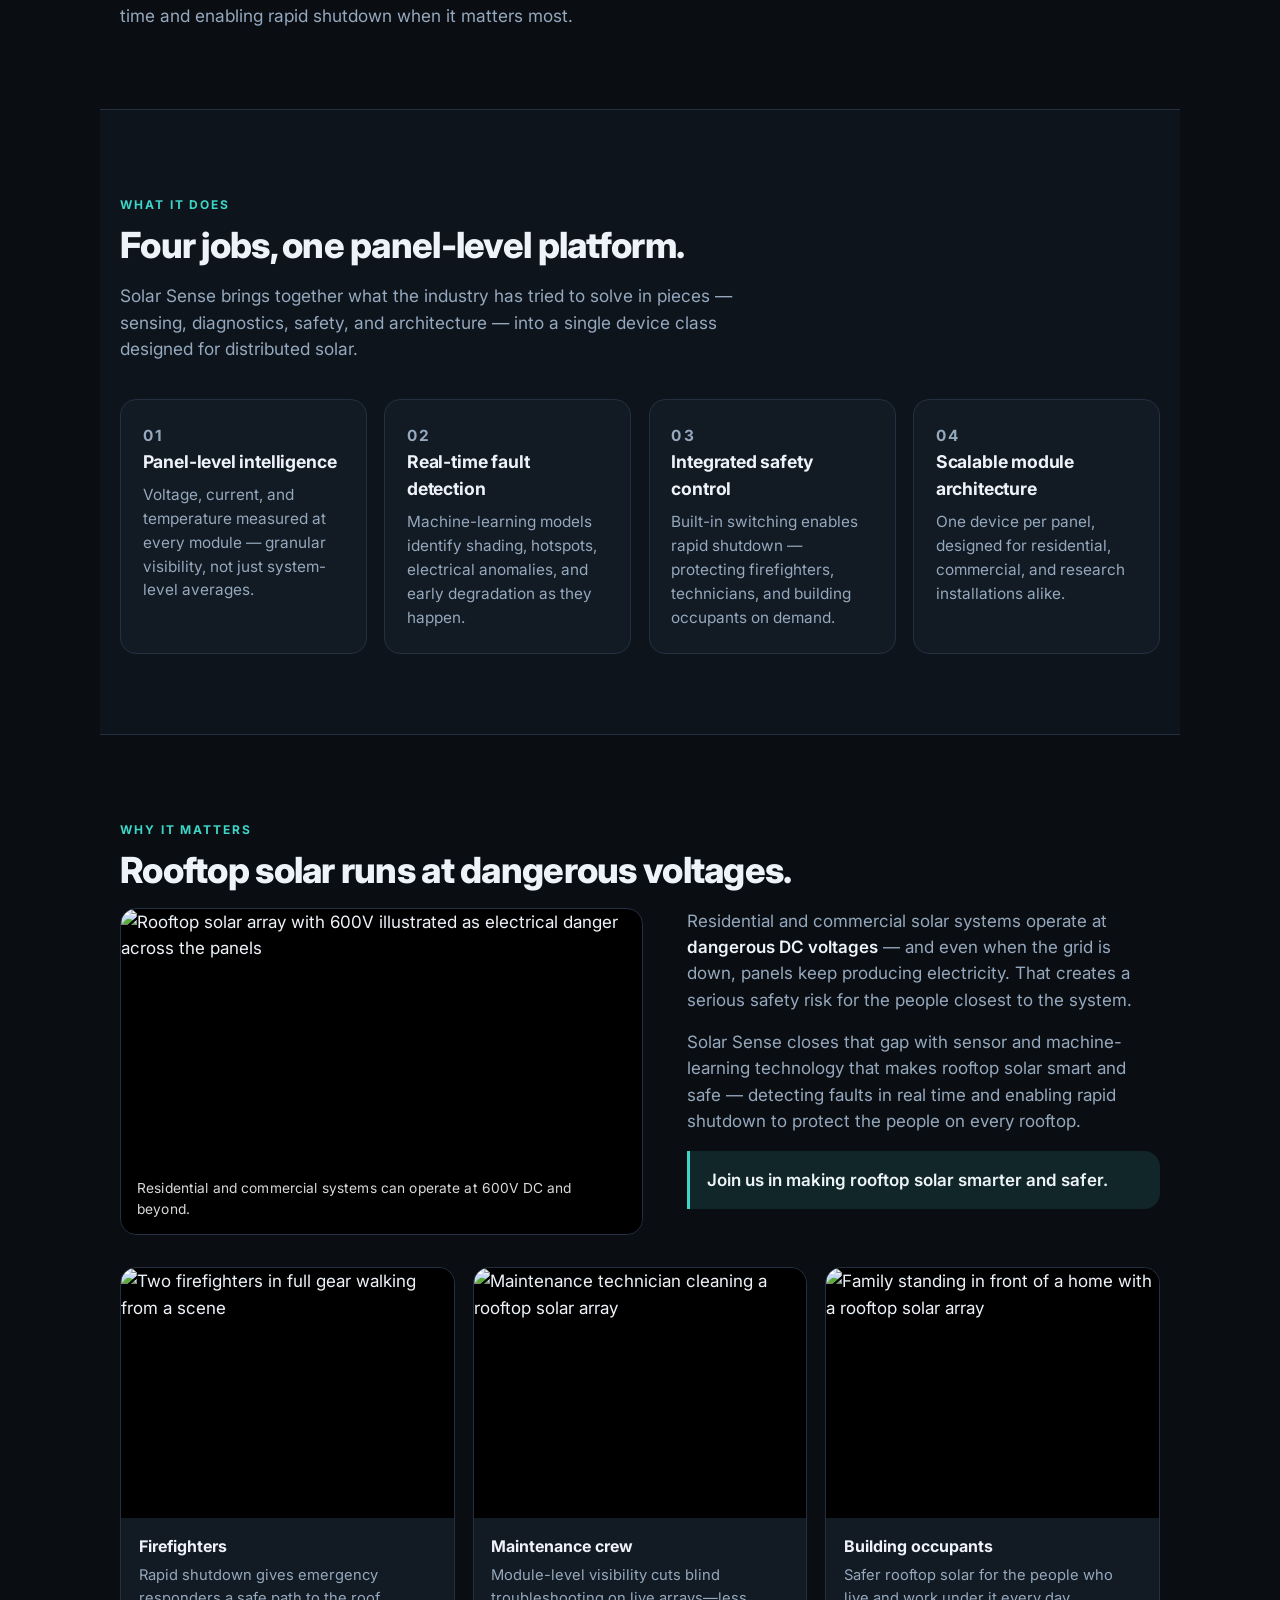
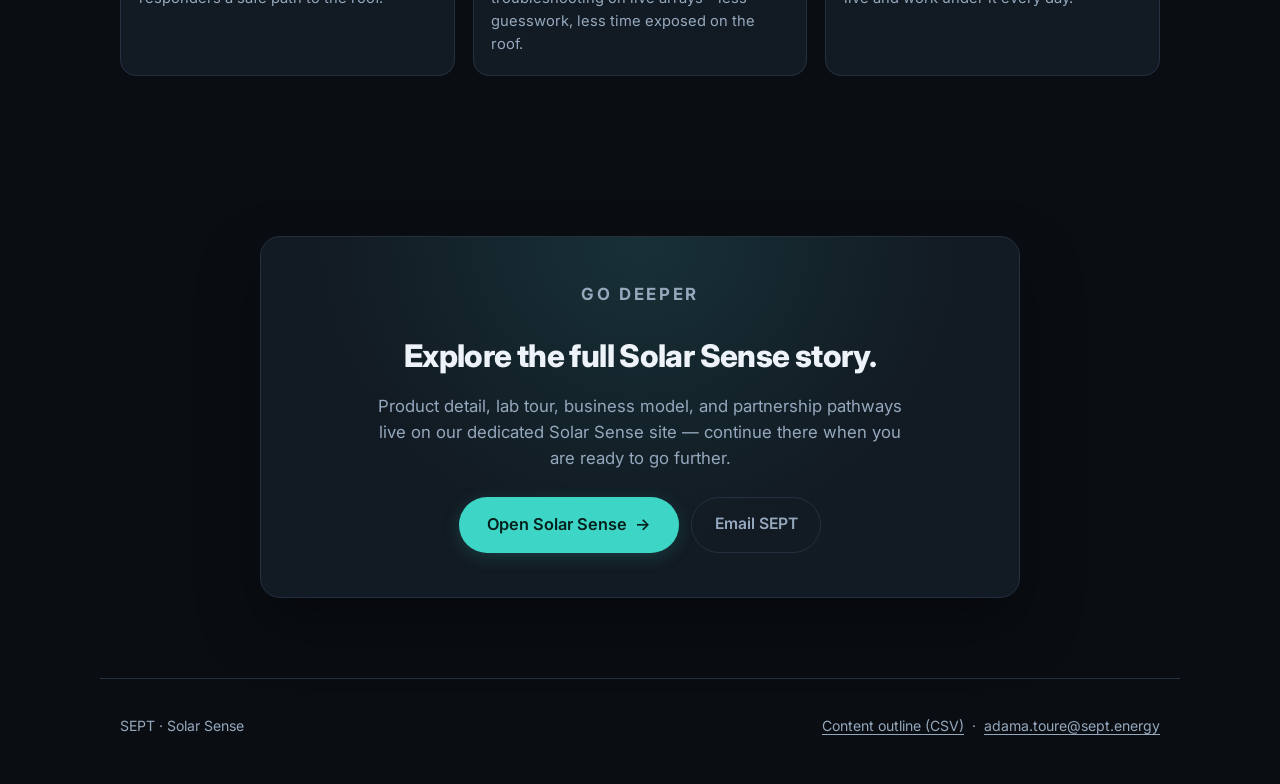
==== commit b5092834: "Reword maintenance crew stake card for crew safety Co-authored-by: Cursor <cursoragent@cursor.com>" ====
--- a/SeptToSolarSense/index.html
+++ b/SeptToSolarSense/index.html
@@ -784,7 +784,7 @@
           <div class="stake-photo"><img src="assets/maintenance-crew.png" alt="Maintenance technician cleaning a rooftop solar array"></div>
           <div class="stake-body">
             <h4>Maintenance crew</h4>
-            <p>Panel-level diagnostics turn guesswork into targeted, faster work.</p>
+            <p>Module-level visibility cuts blind troubleshooting on live arrays—less guesswork, less time exposed on the roof.</p>
           </div>
         </article>
         <article class="stake reveal">
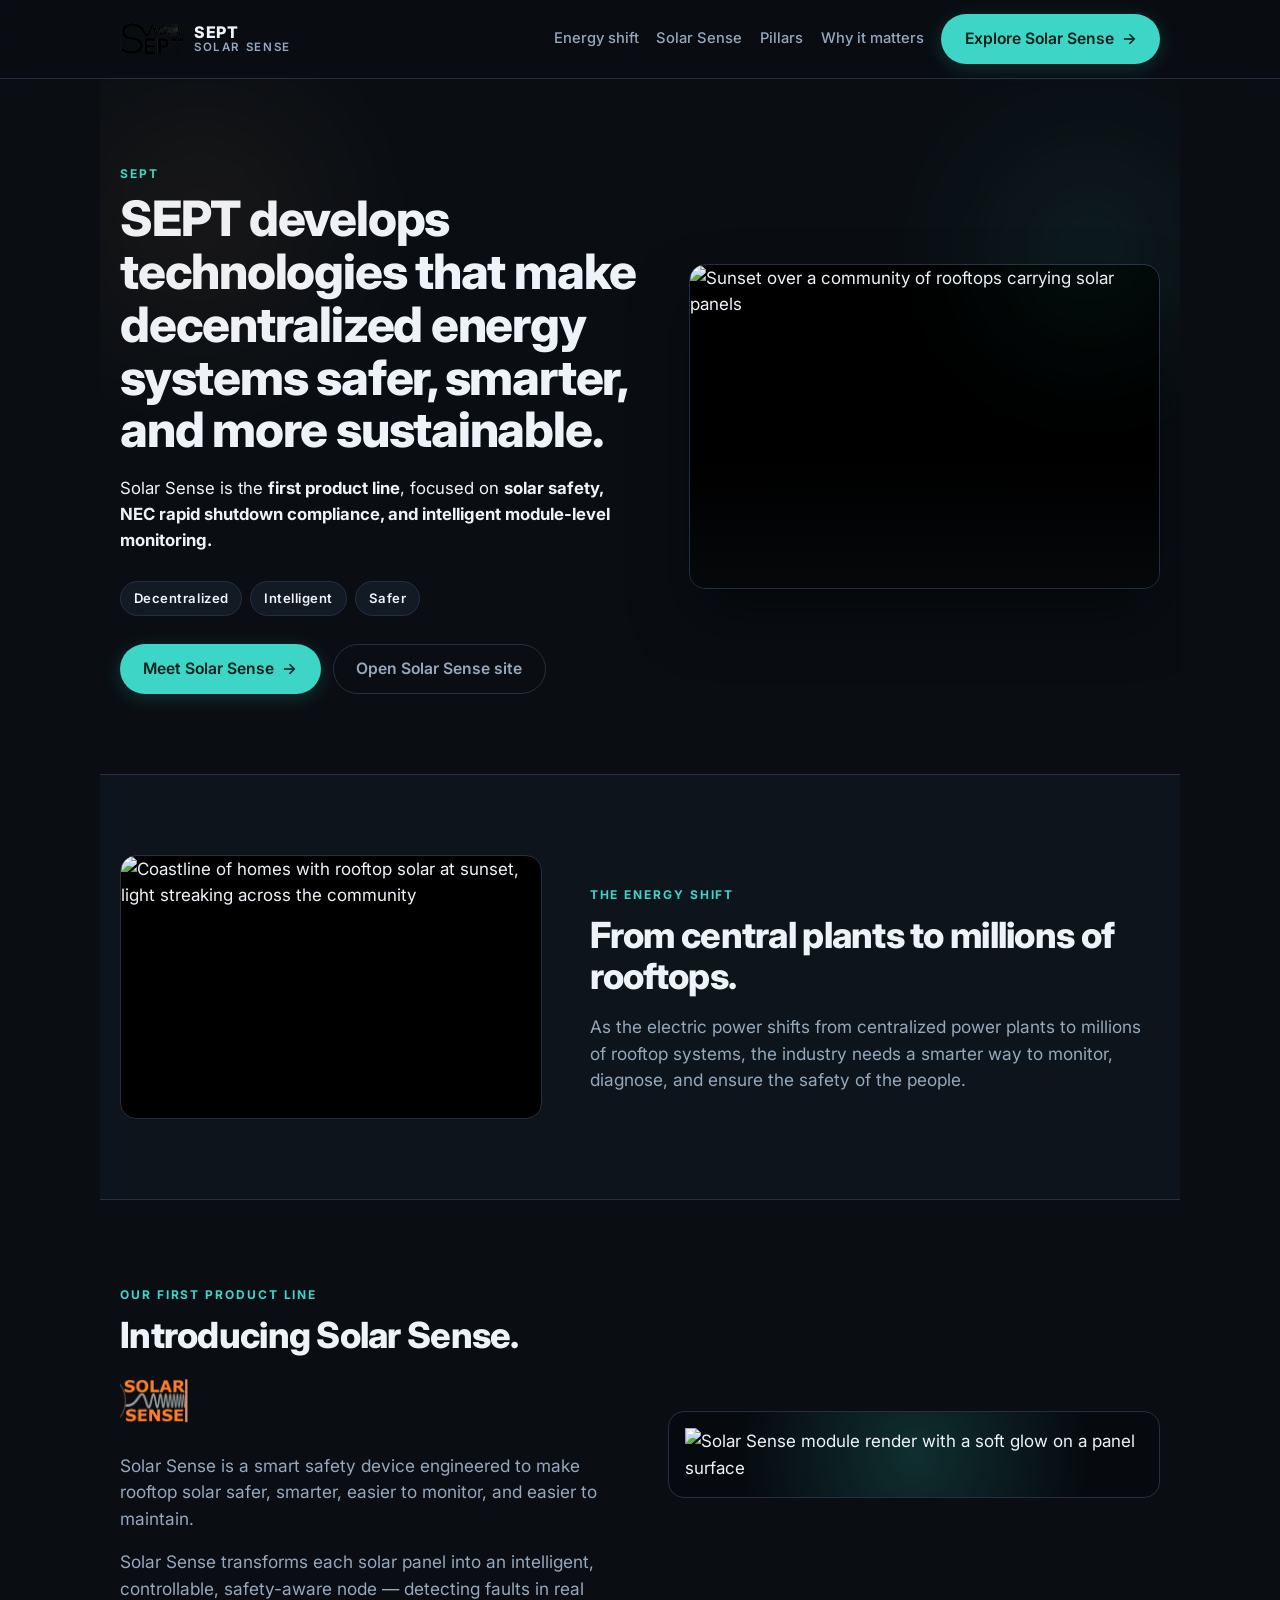
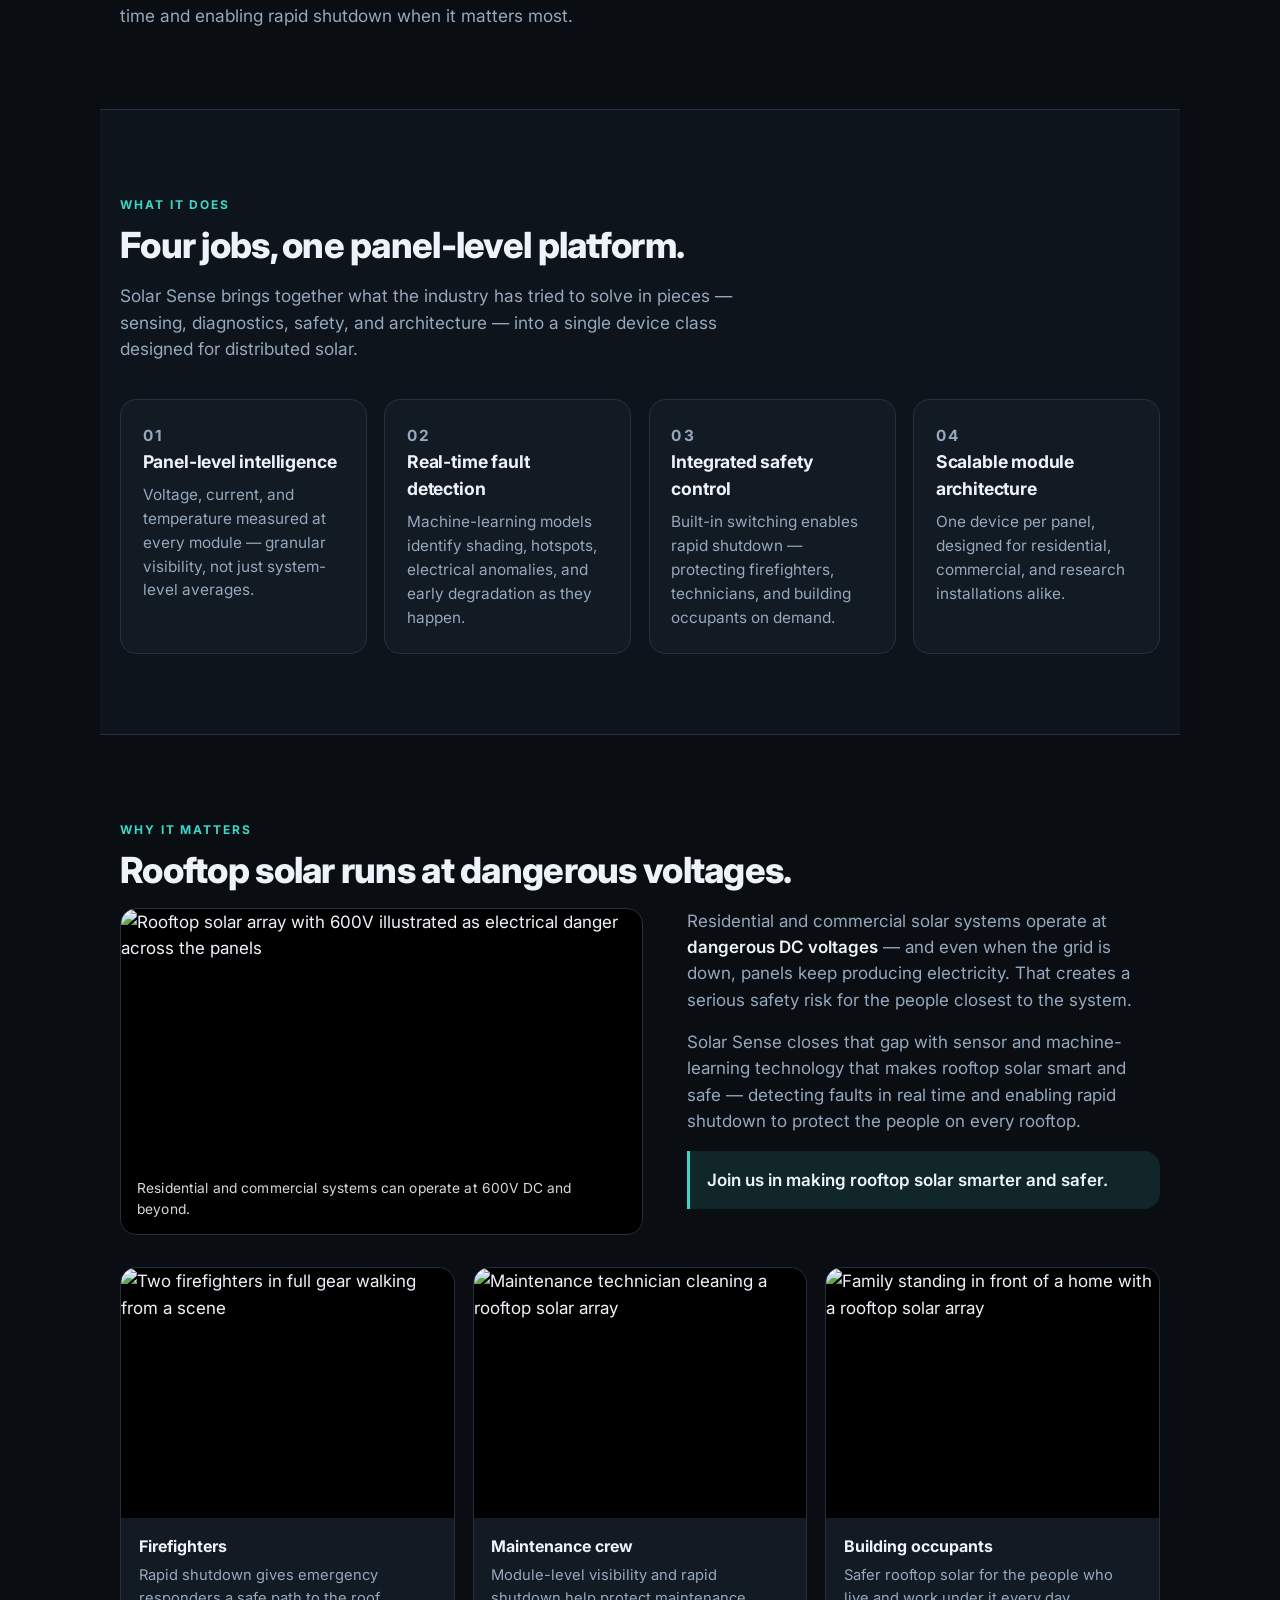
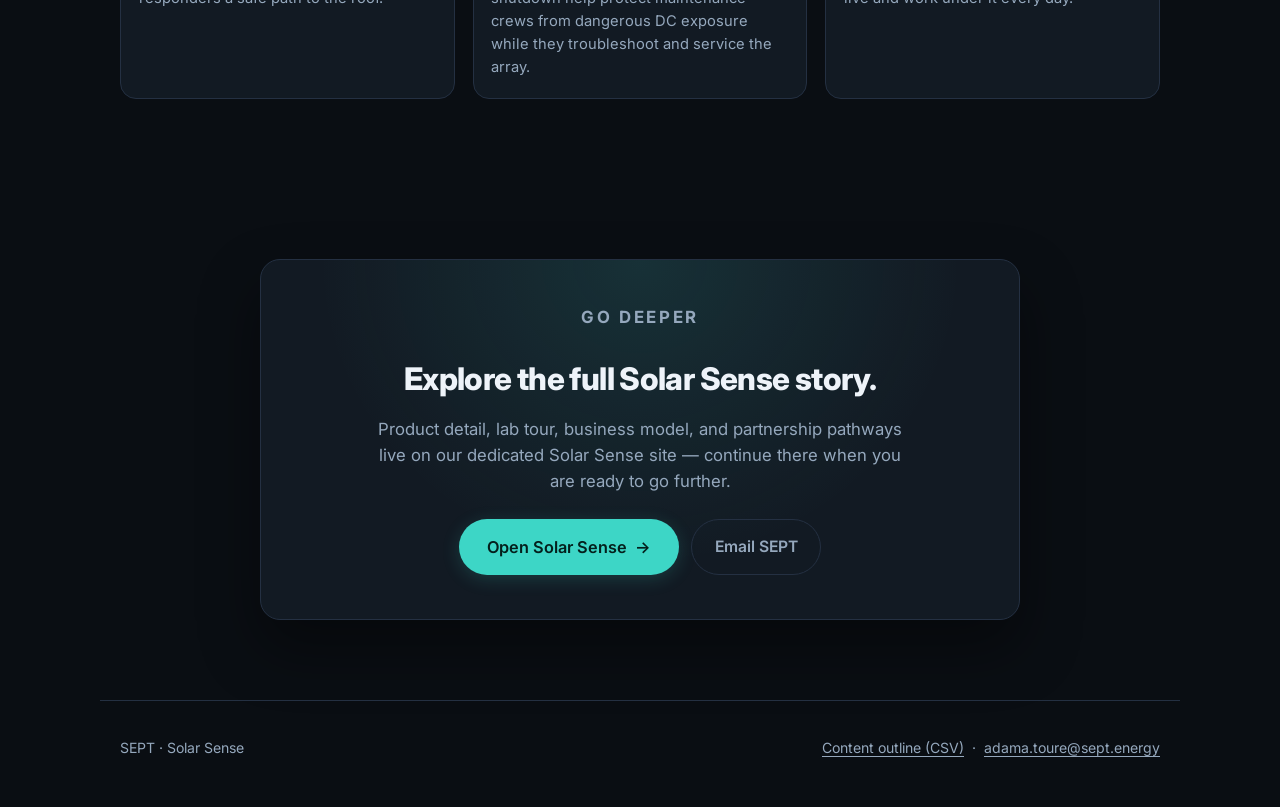
==== commit 6c6f0ed7: "Reword maintenance crew stake card for crew safety Co-authored-by: Cursor <cursoragent@cursor.com>" ====
--- a/SeptToSolarSense/index.html
+++ b/SeptToSolarSense/index.html
@@ -784,7 +784,7 @@
           <div class="stake-photo"><img src="assets/maintenance-crew.png" alt="Maintenance technician cleaning a rooftop solar array"></div>
           <div class="stake-body">
             <h4>Maintenance crew</h4>
-            <p>Module-level visibility cuts blind troubleshooting on live arrays—less guesswork, less time exposed on the roof.</p>
+            <p>Module-level visibility and rapid shutdown help protect maintenance crews from dangerous DC exposure while they troubleshoot and service the array.</p>
           </div>
         </article>
         <article class="stake reveal">
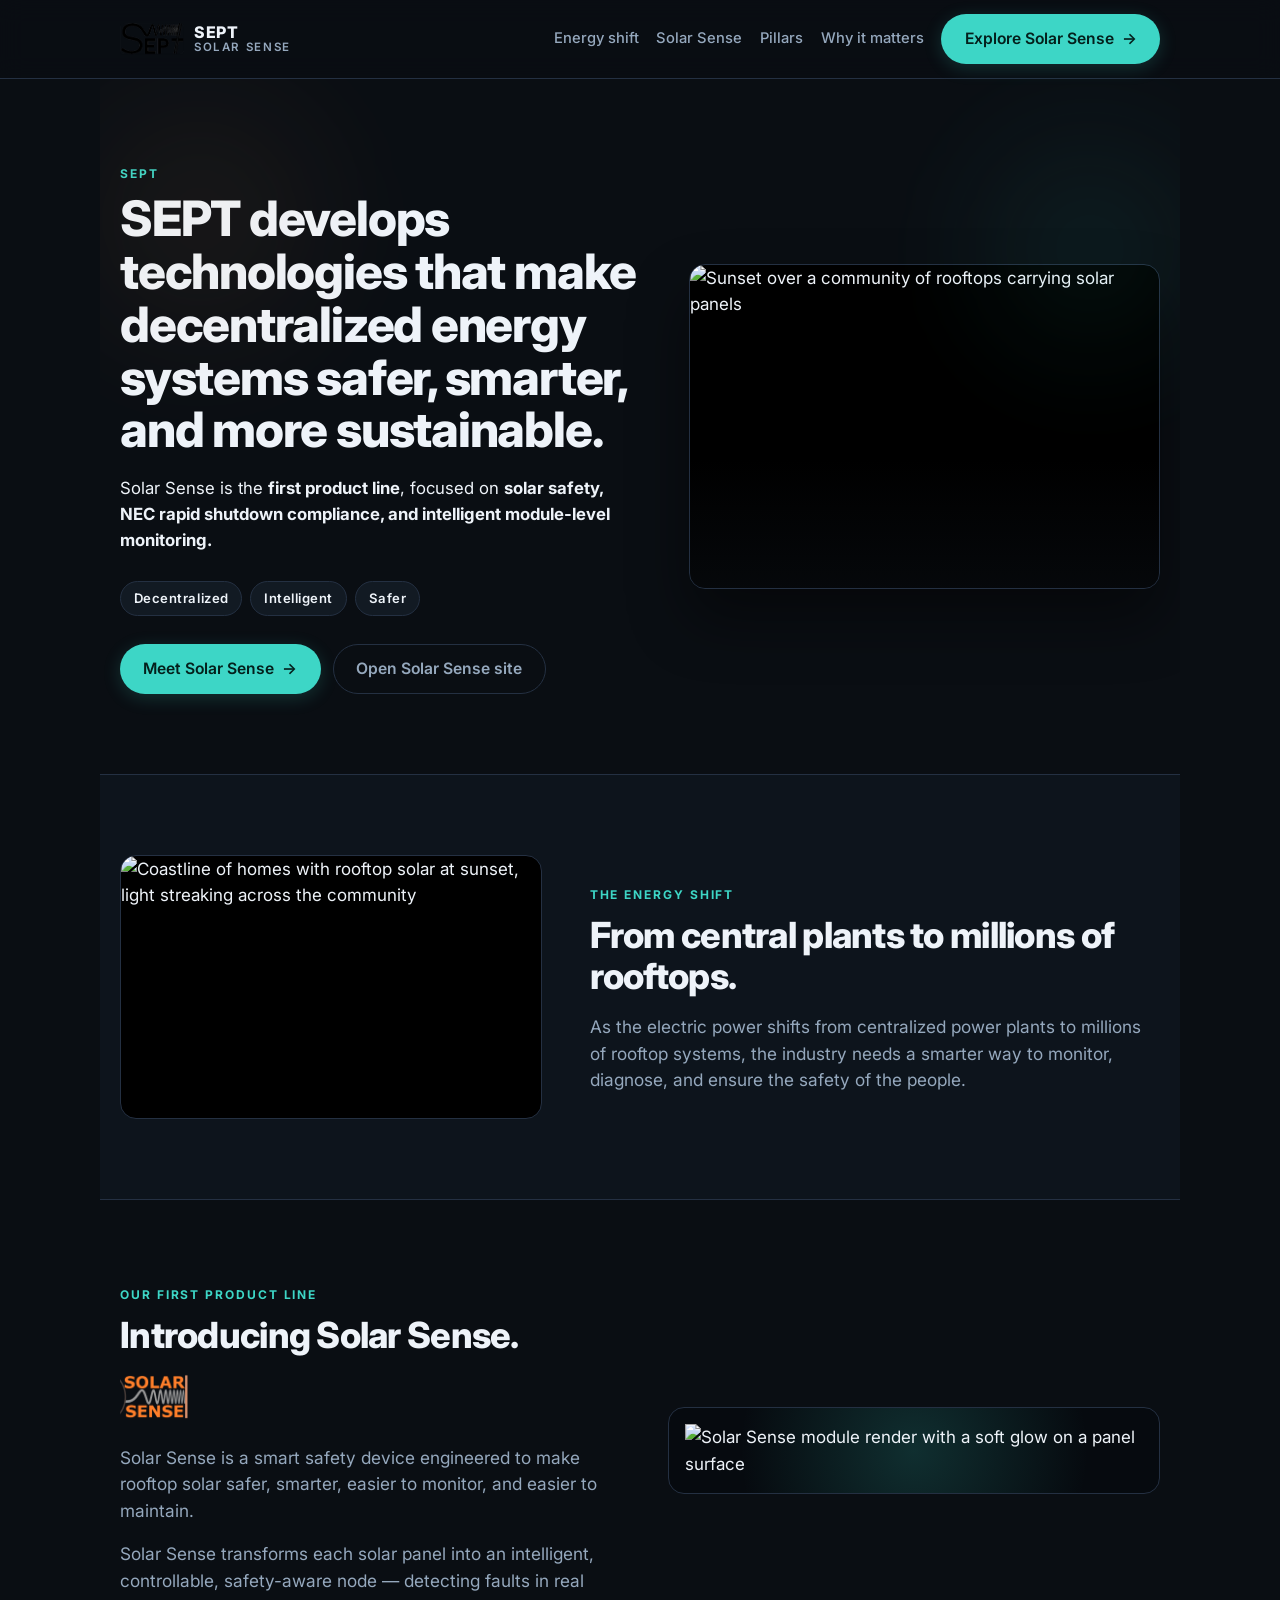
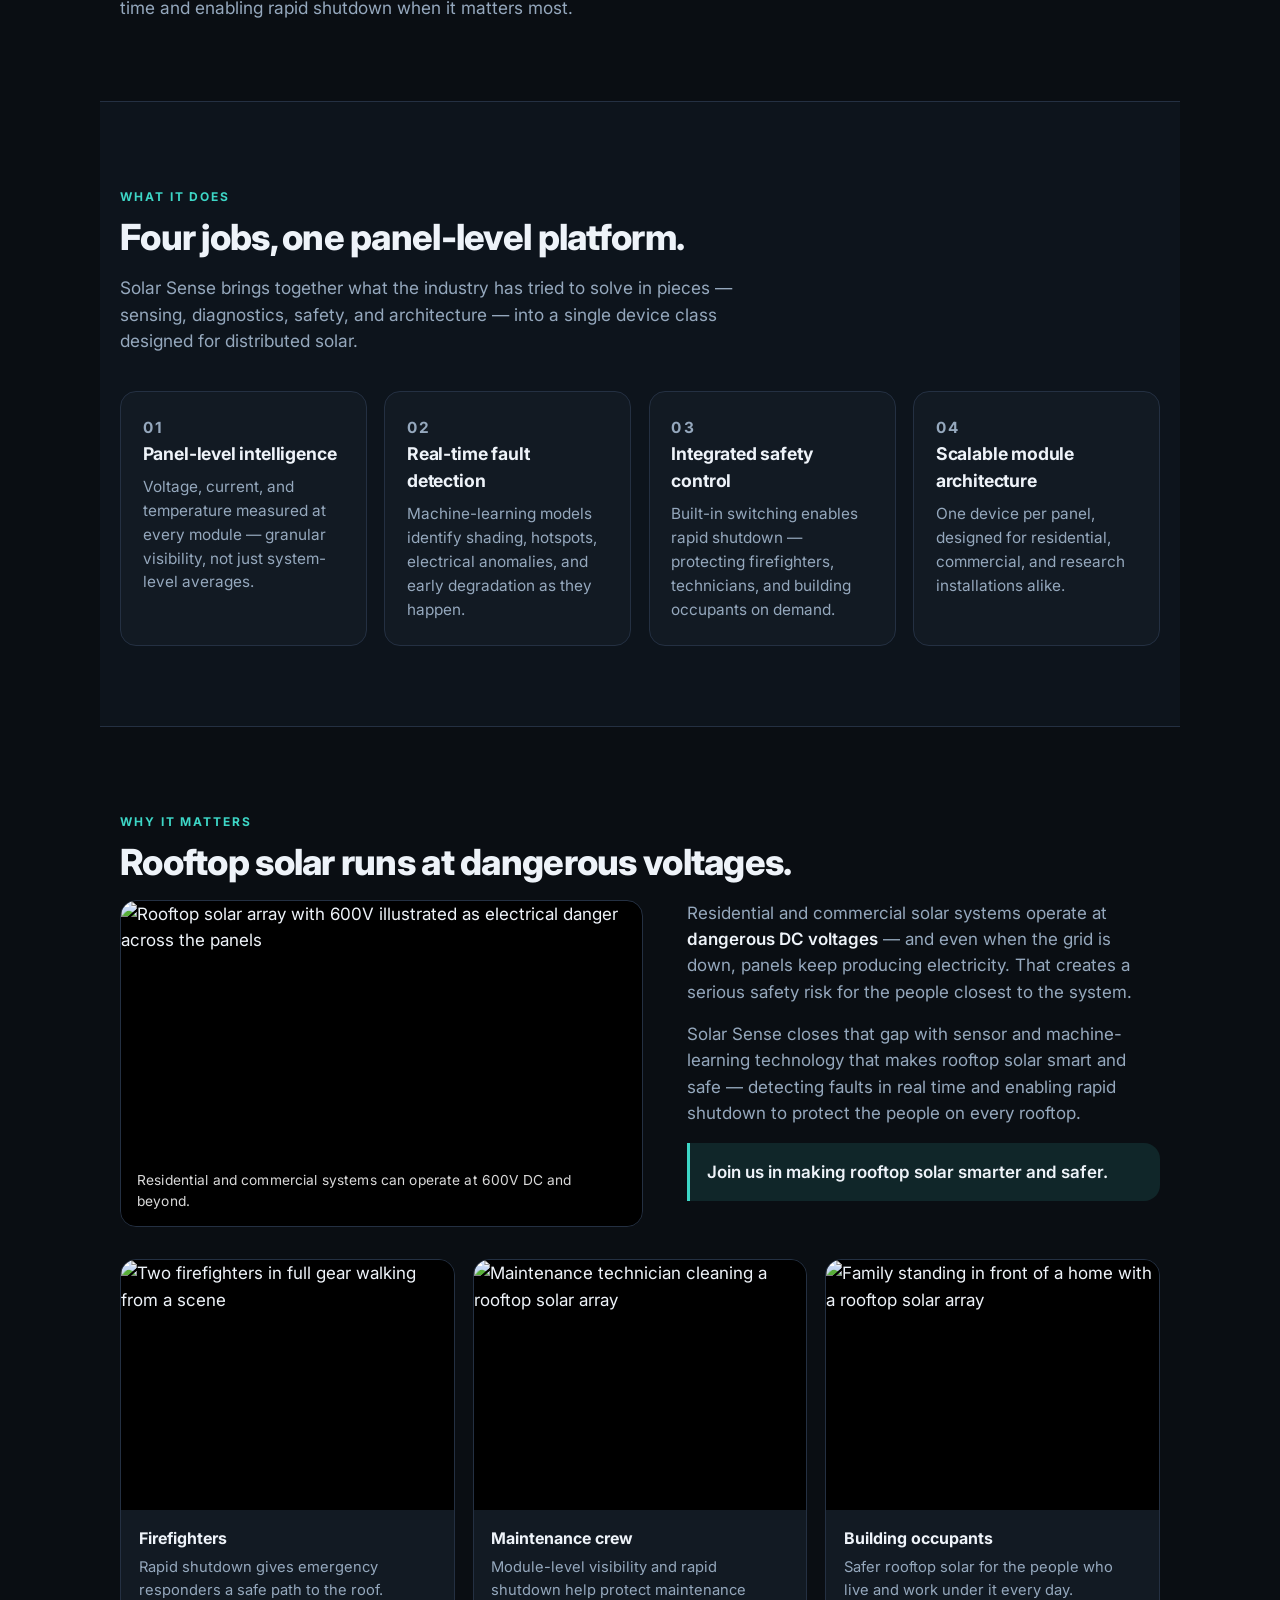
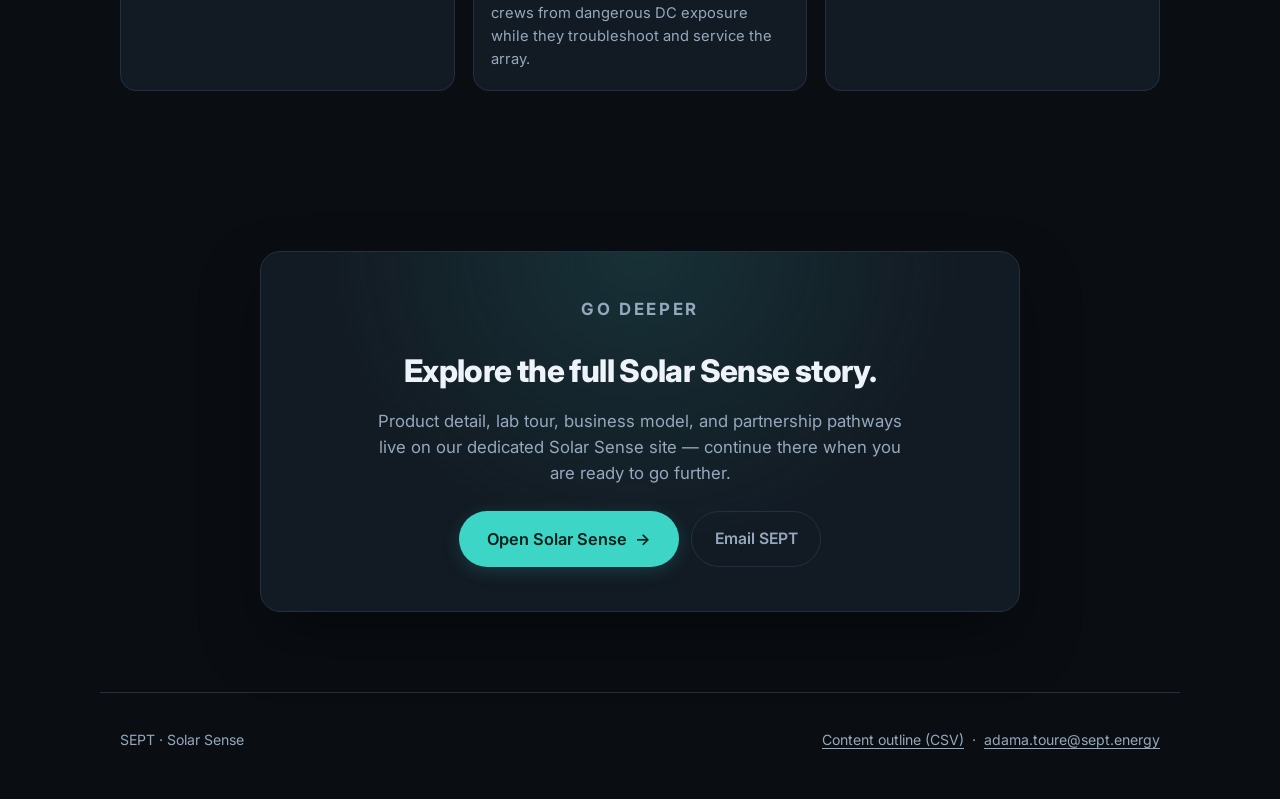
==== commit 01289072: "Remove duplicate Solar Sense mark image from intro section Co-authored-by: Cursor <cursoragent@curso" ====
--- a/SeptToSolarSense/index.html
+++ b/SeptToSolarSense/index.html
@@ -373,8 +373,6 @@
       height: 48px;
       width: auto;
     }
-
-    .ss-brand-row .ss-mark { height: 56px; }
 
     .ss-image {
       margin: 0;
@@ -704,7 +702,6 @@
           <h2 class="section-title" id="ss-h">Introducing Solar Sense.</h2>
           <div class="ss-brand-row" aria-label="Solar Sense brand">
             <img src="assets/solar-sense-logo.png" alt="Solar Sense logo">
-            <img src="assets/solar-sense-mark.png" alt="" aria-hidden="true" class="ss-mark">
           </div>
           <p class="section-lead" style="margin-bottom: 1rem;">
             Solar Sense is a smart safety device engineered to make rooftop solar safer, smarter, easier to monitor, and easier to maintain.
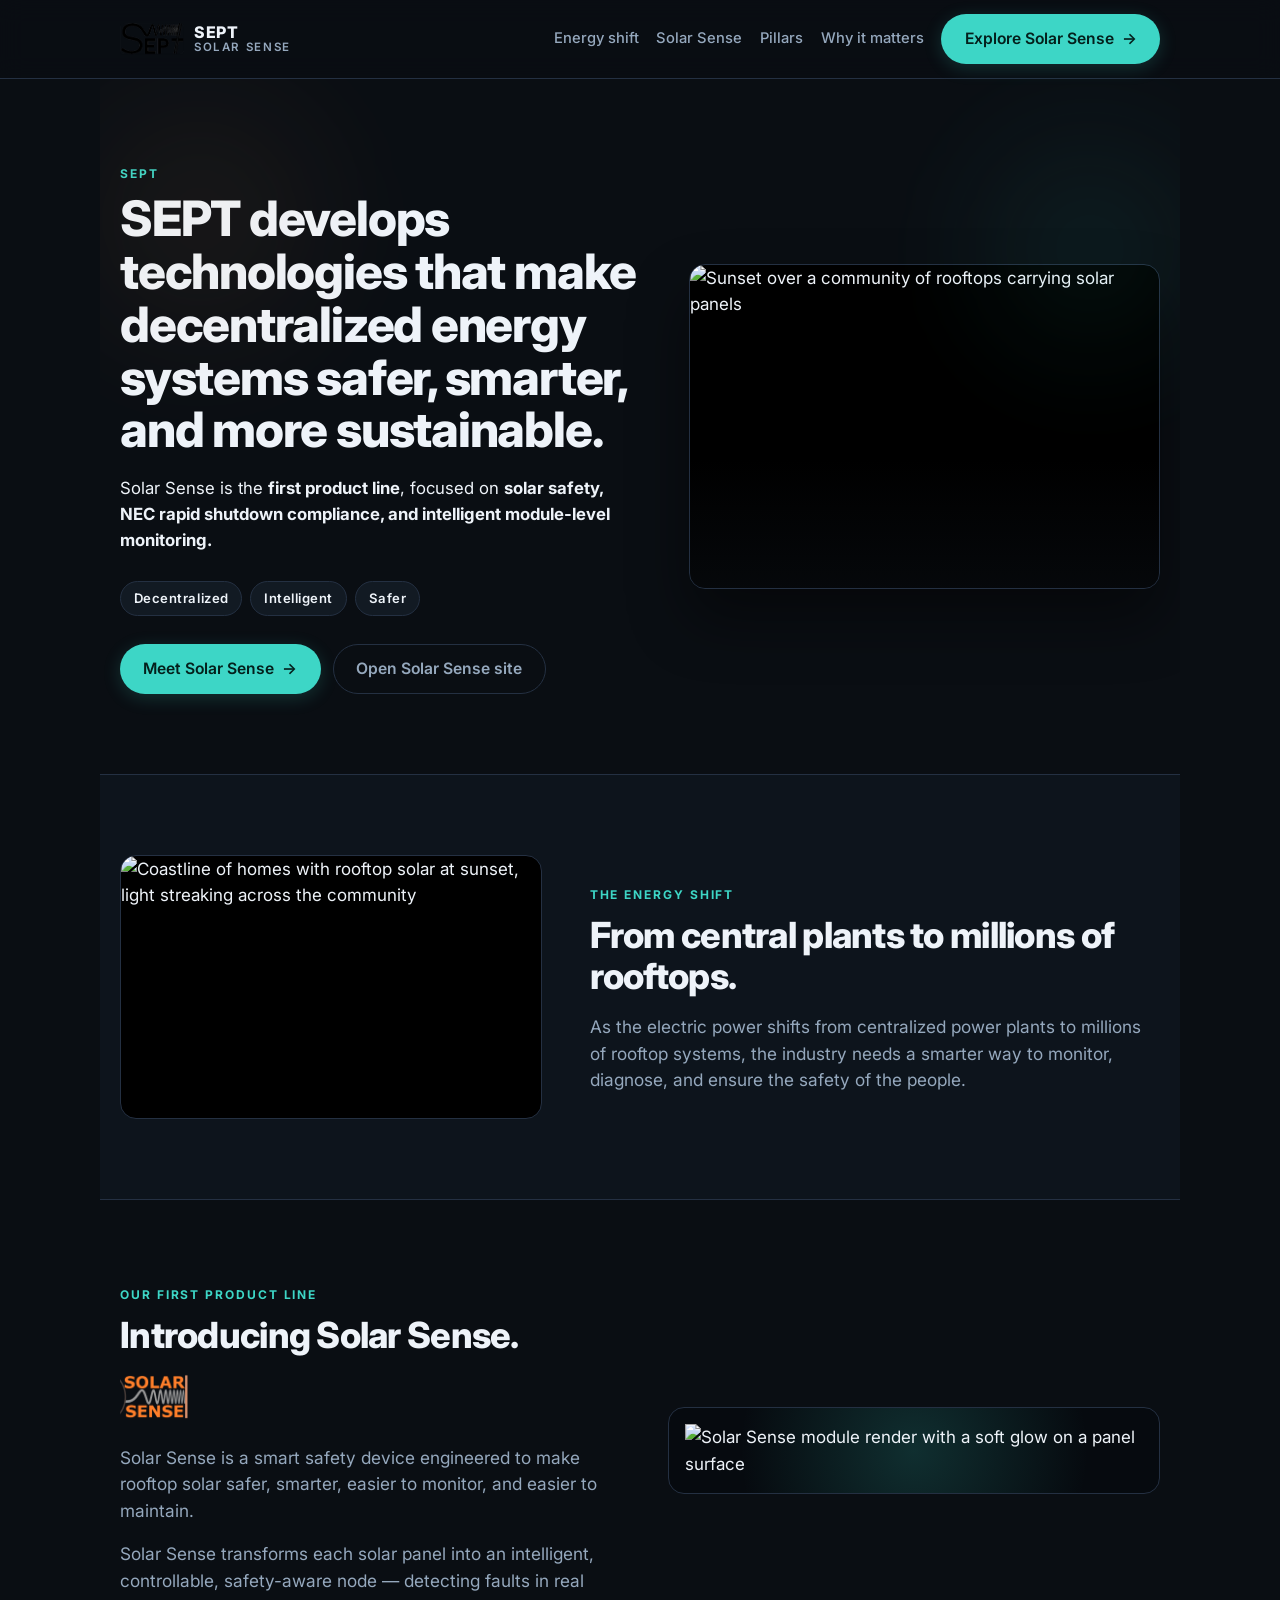
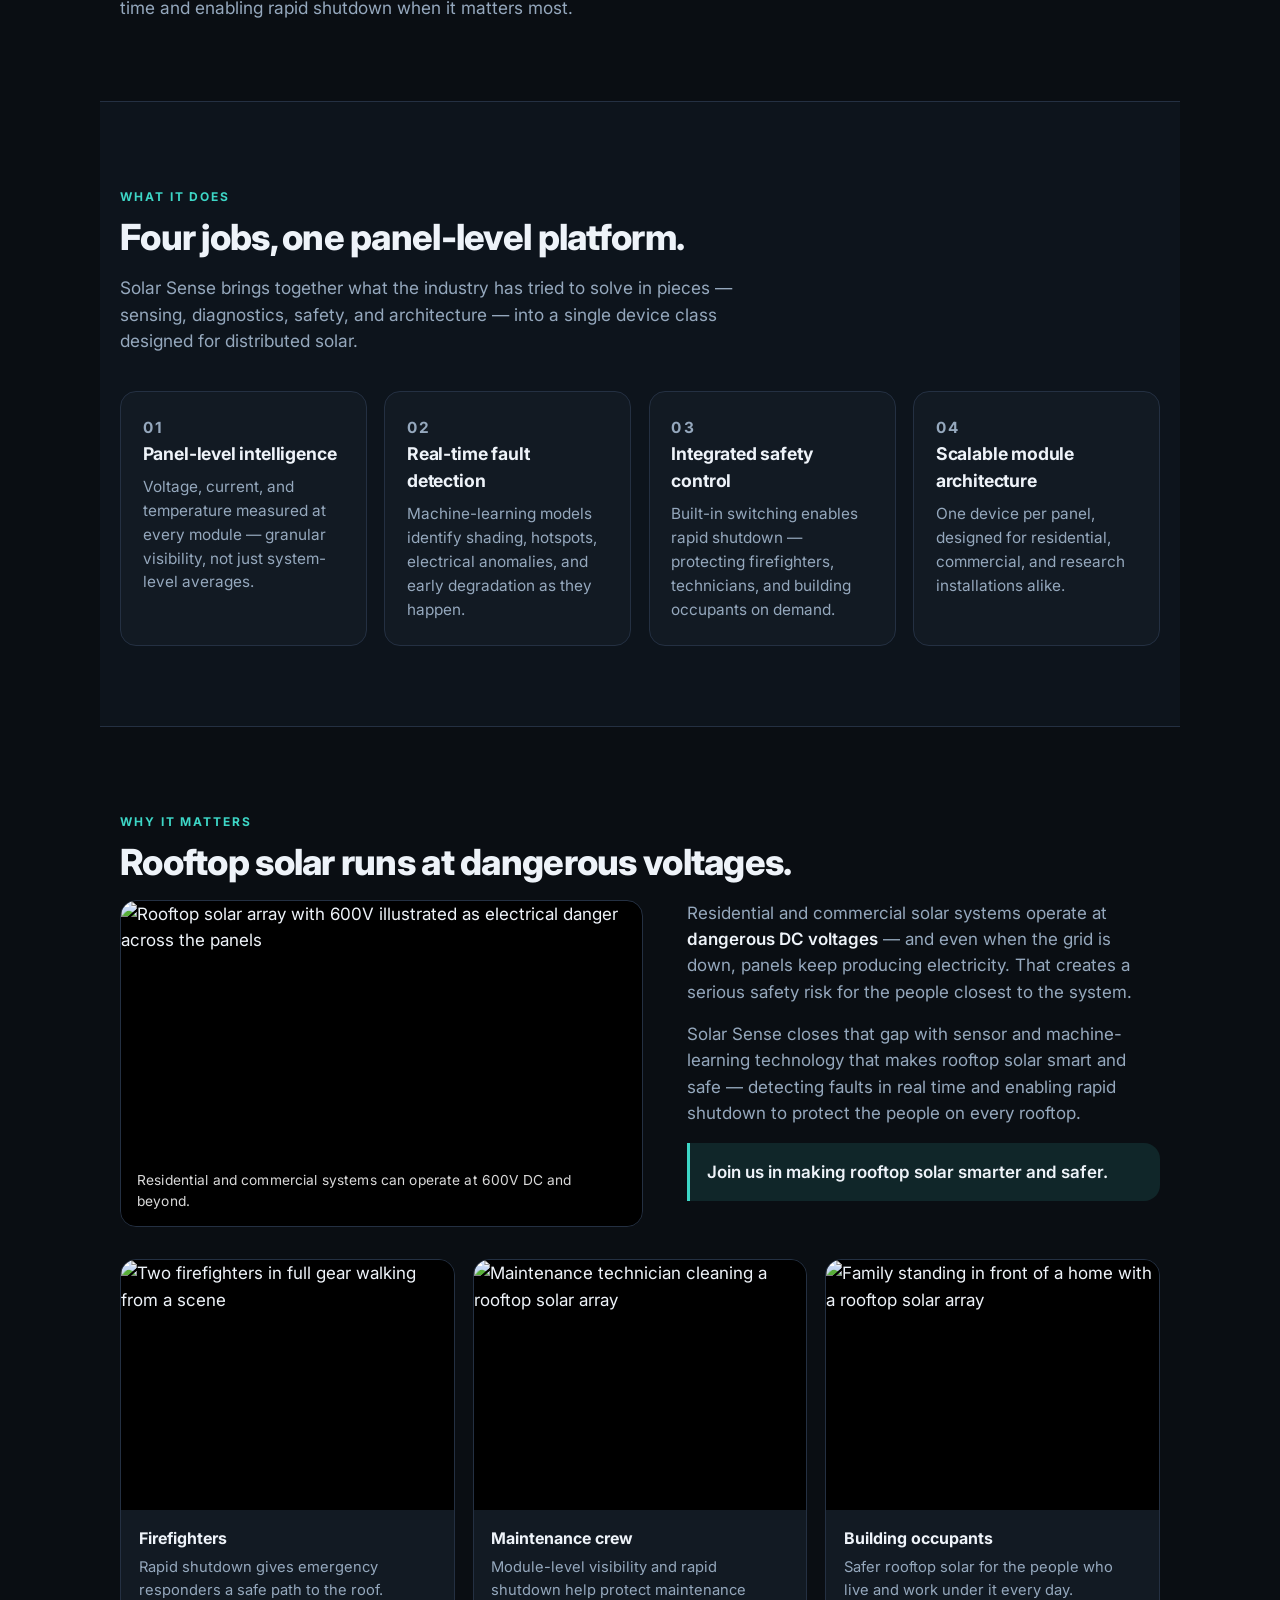
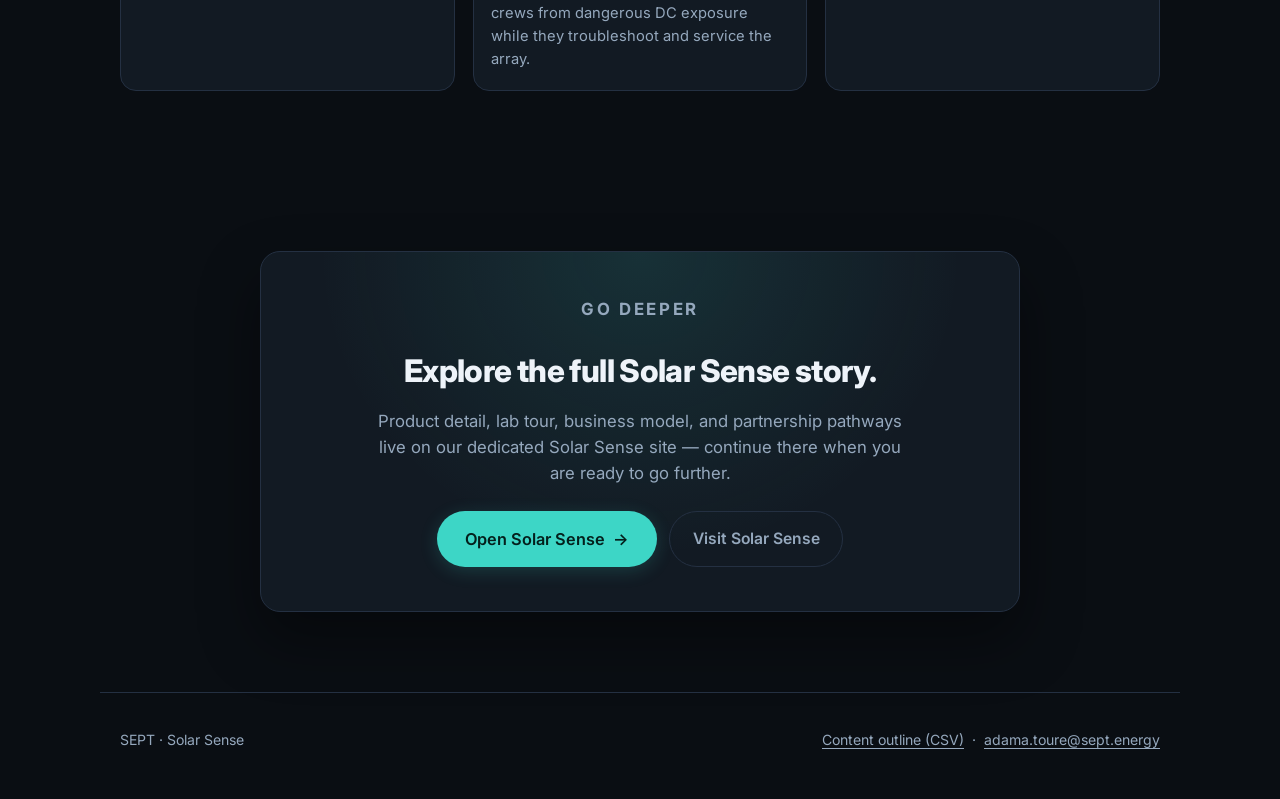
==== commit e747c1fd: "Point all SeptToSolarSense buttons to Solar Sense website Co-authored-by: Cursor <cursoragent@cursor" ====
--- a/SeptToSolarSense/index.html
+++ b/SeptToSolarSense/index.html
@@ -645,7 +645,7 @@
           <a href="#pillars">Pillars</a>
           <a href="#why">Why it matters</a>
         </nav>
-        <a class="btn btn-primary" href="#explore">Explore Solar Sense<span class="arrow" aria-hidden="true">&rarr;</span></a>
+        <a class="btn btn-primary" href="https://touradam.github.io/solarsensApril2026/" target="_blank" rel="noopener noreferrer">Explore Solar Sense<span class="arrow" aria-hidden="true">&rarr;</span></a>
       </div>
     </div>
   </header>
@@ -668,8 +668,8 @@
             <li>Safer</li>
           </ul>
           <div class="hero-ctas">
-            <a class="btn btn-primary" href="#solar-sense">Meet Solar Sense<span class="arrow" aria-hidden="true">&rarr;</span></a>
-            <a class="btn btn-ghost" href="#explore">Open Solar Sense site</a>
+            <a class="btn btn-primary" href="https://touradam.github.io/solarsensApril2026/" target="_blank" rel="noopener noreferrer">Meet Solar Sense<span class="arrow" aria-hidden="true">&rarr;</span></a>
+            <a class="btn btn-ghost" href="https://touradam.github.io/solarsensApril2026/" target="_blank" rel="noopener noreferrer">Open Solar Sense site</a>
           </div>
         </div>
         <figure class="hero-frame reveal" aria-hidden="false">
@@ -806,7 +806,7 @@
           <a class="btn btn-primary" href="https://touradam.github.io/solarsensApril2026/" target="_blank" rel="noopener noreferrer">
             Open Solar Sense<span class="arrow" aria-hidden="true">&rarr;</span>
           </a>
-          <a class="btn btn-ghost" href="mailto:adama.toure@sept.energy">Email SEPT</a>
+          <a class="btn btn-ghost" href="https://touradam.github.io/solarsensApril2026/" target="_blank" rel="noopener noreferrer">Visit Solar Sense</a>
         </div>
       </div>
     </section>
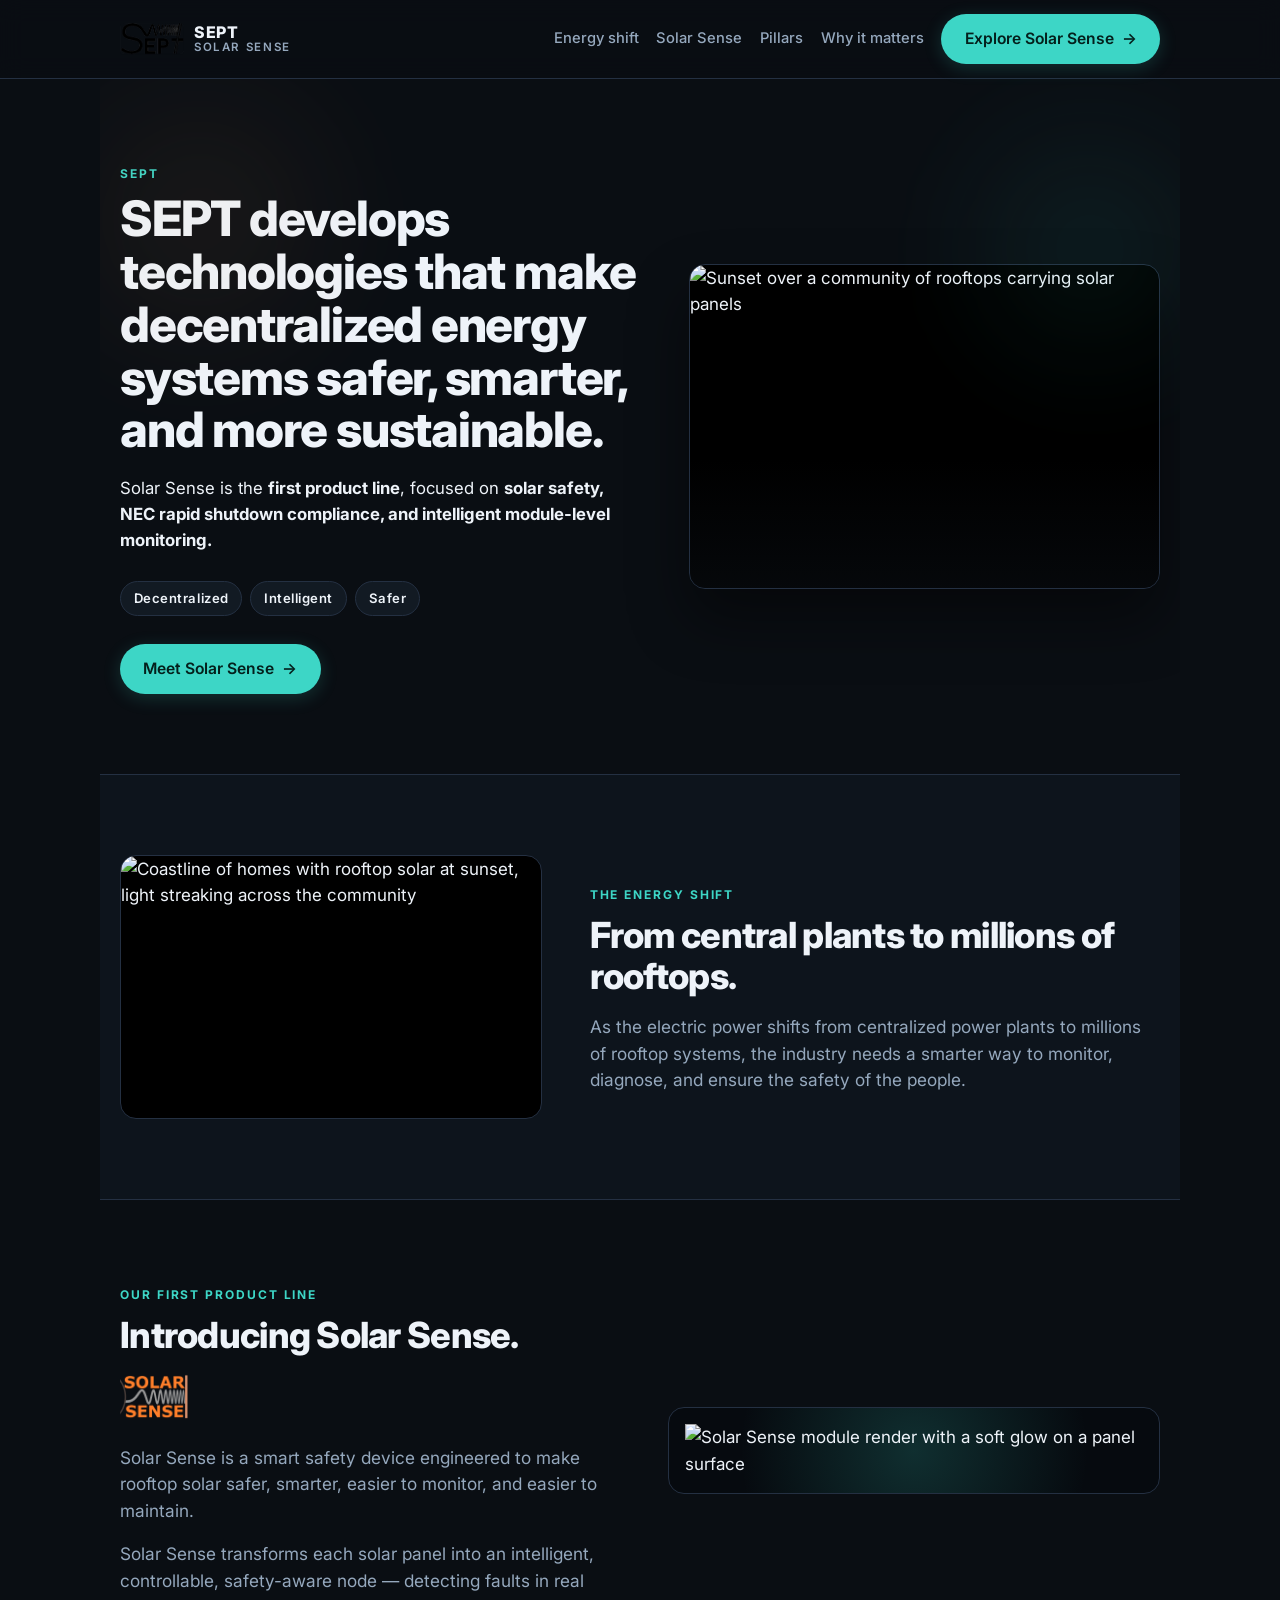
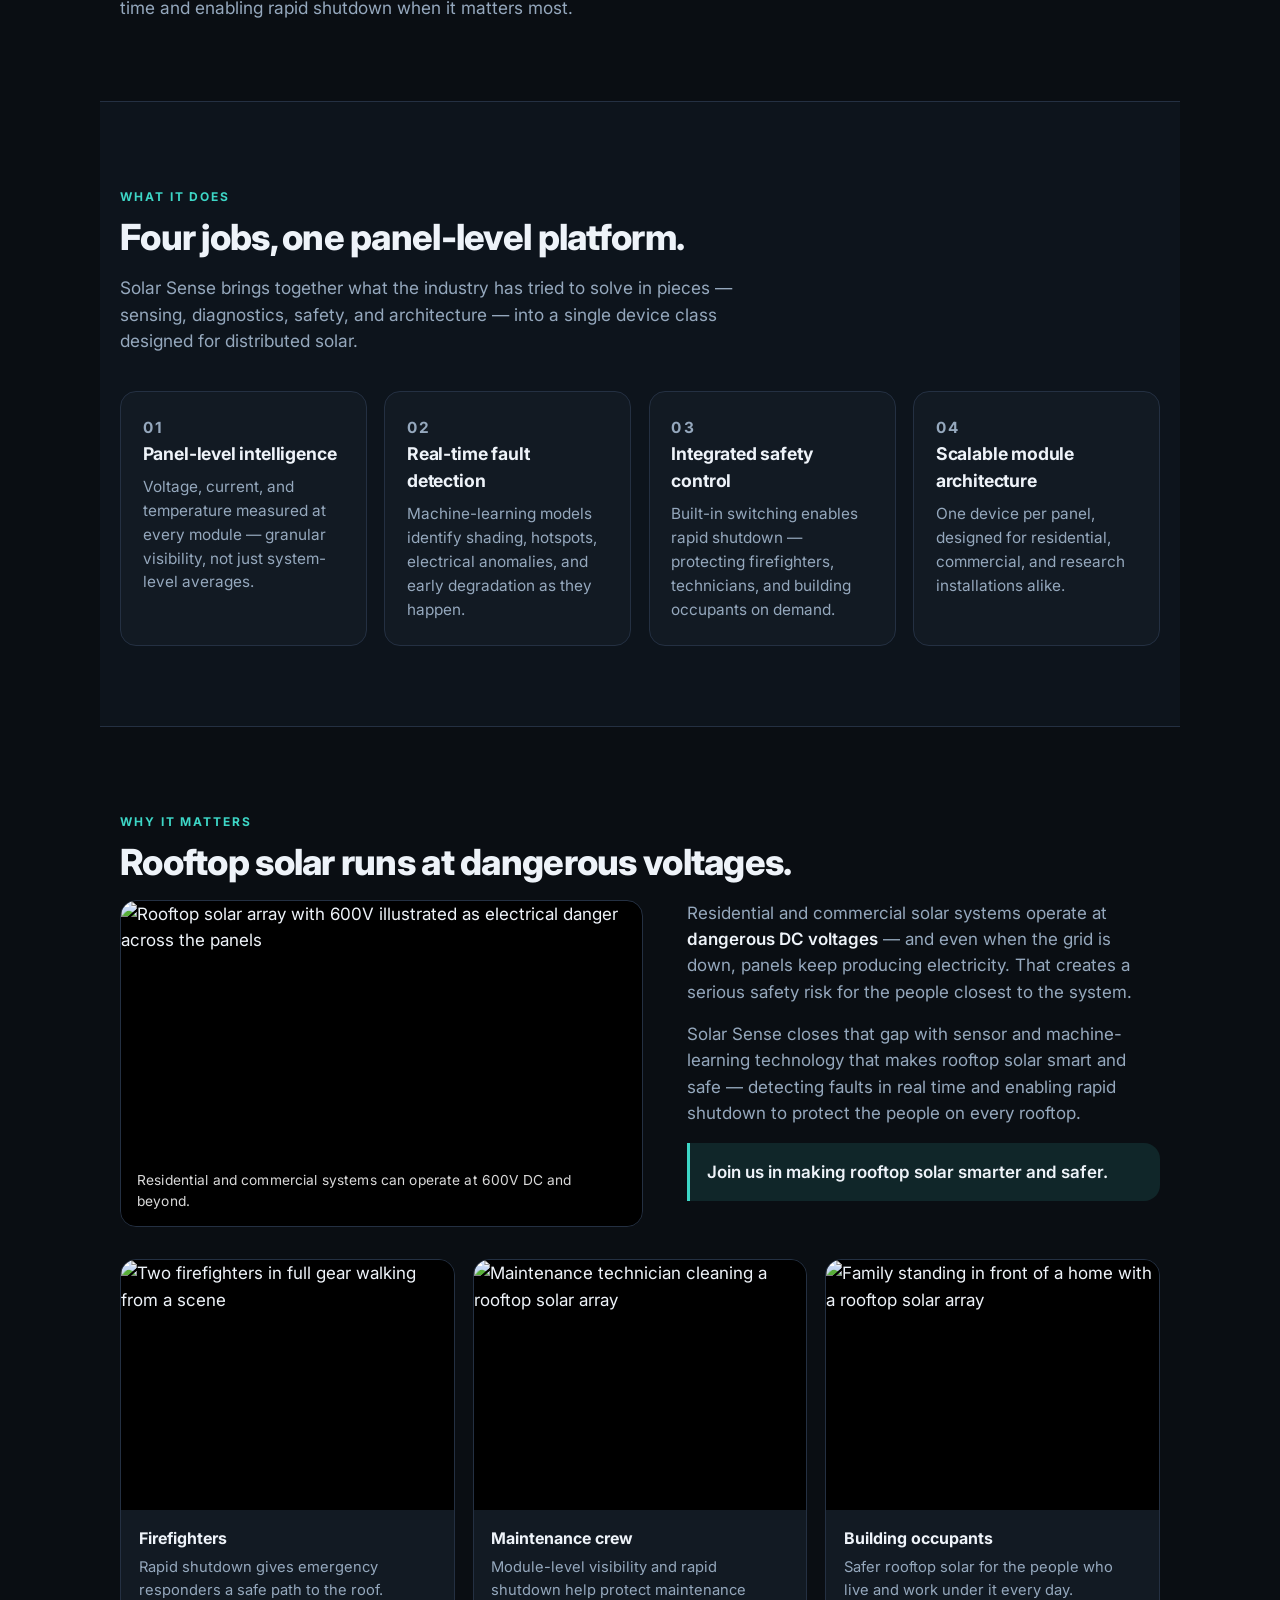
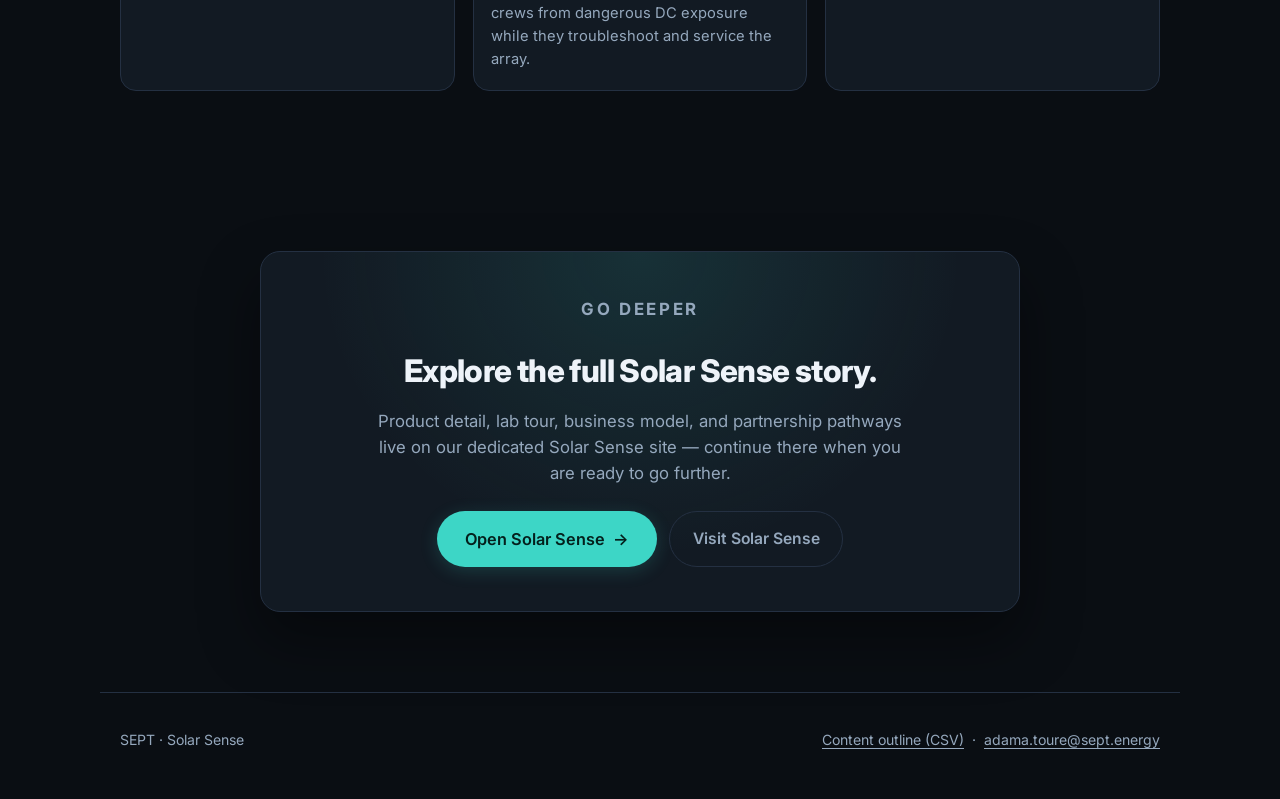
==== commit c1cd6516: "Remove duplicate ghost CTA from SeptToSolarSense hero Co-authored-by: Cursor <cursoragent@cursor.com" ====
--- a/SeptToSolarSense/index.html
+++ b/SeptToSolarSense/index.html
@@ -669,7 +669,6 @@
           </ul>
           <div class="hero-ctas">
             <a class="btn btn-primary" href="https://touradam.github.io/solarsensApril2026/" target="_blank" rel="noopener noreferrer">Meet Solar Sense<span class="arrow" aria-hidden="true">&rarr;</span></a>
-            <a class="btn btn-ghost" href="https://touradam.github.io/solarsensApril2026/" target="_blank" rel="noopener noreferrer">Open Solar Sense site</a>
           </div>
         </div>
         <figure class="hero-frame reveal" aria-hidden="false">
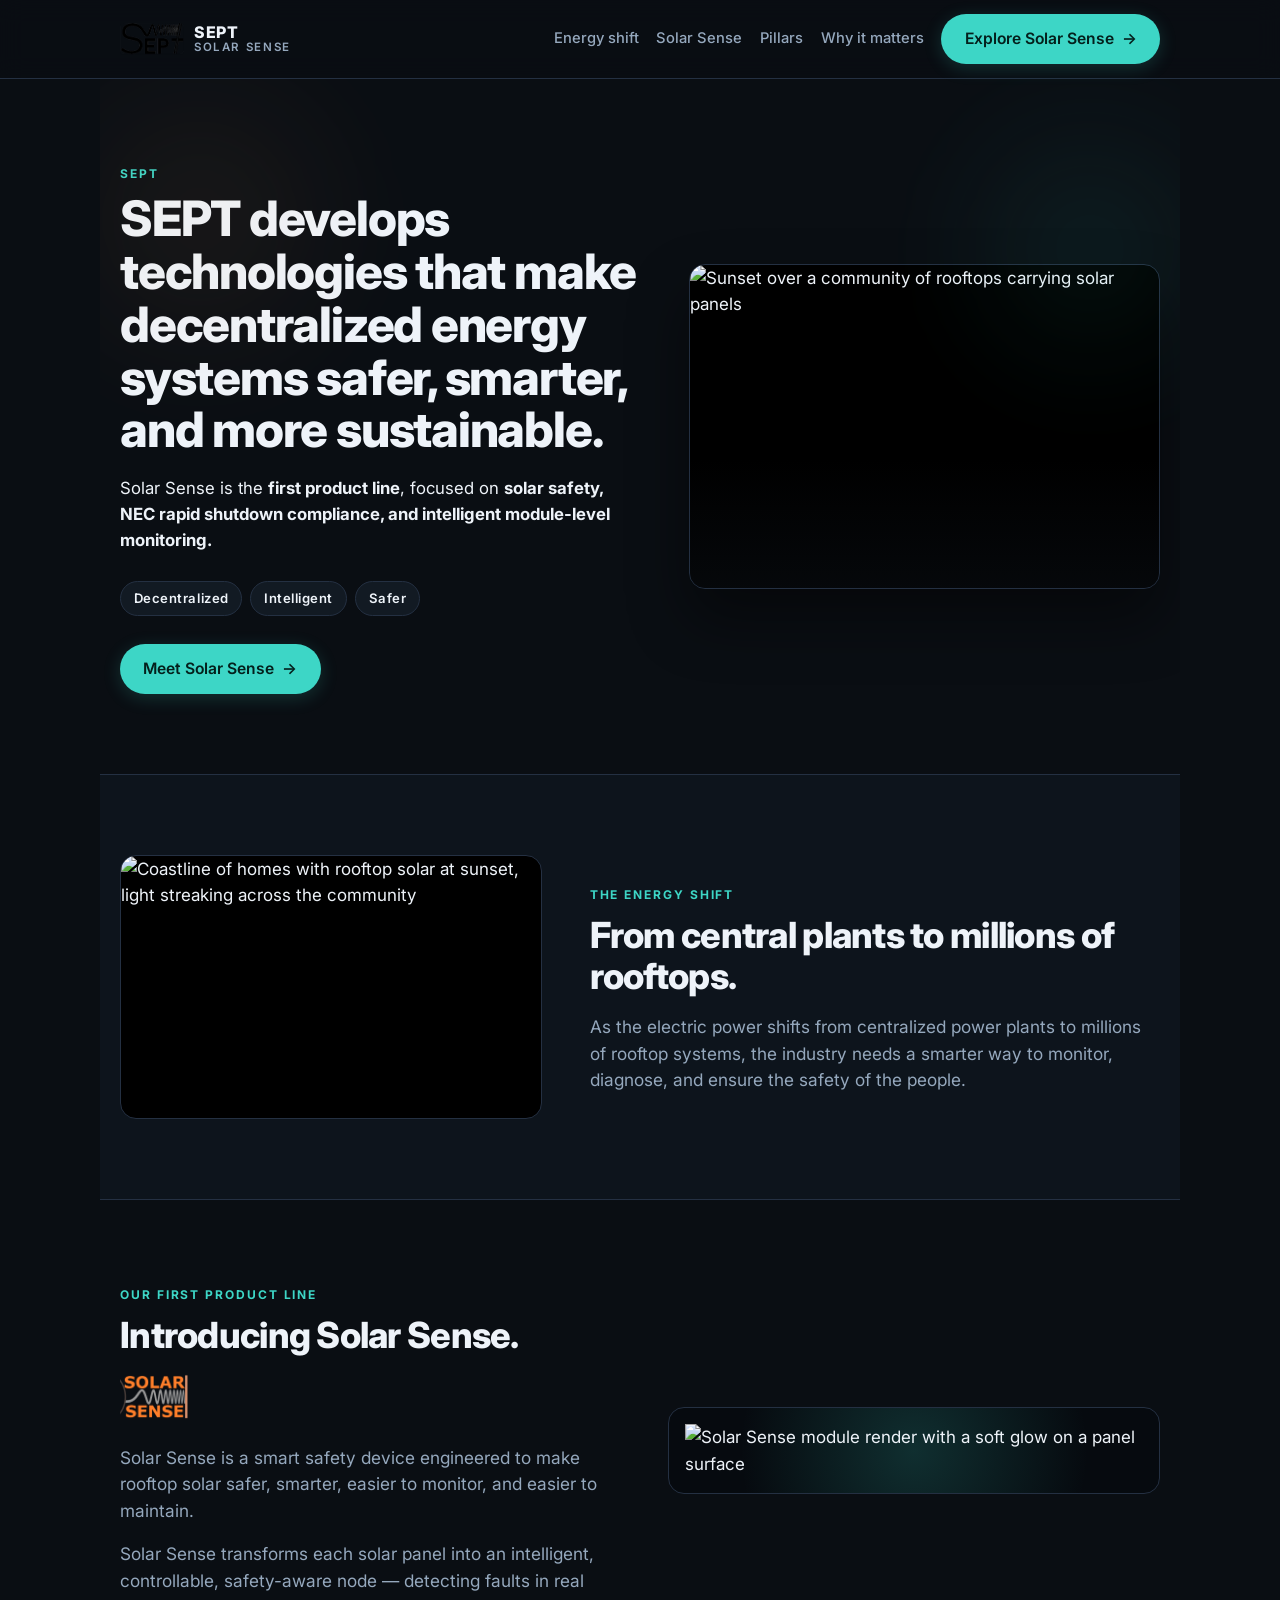
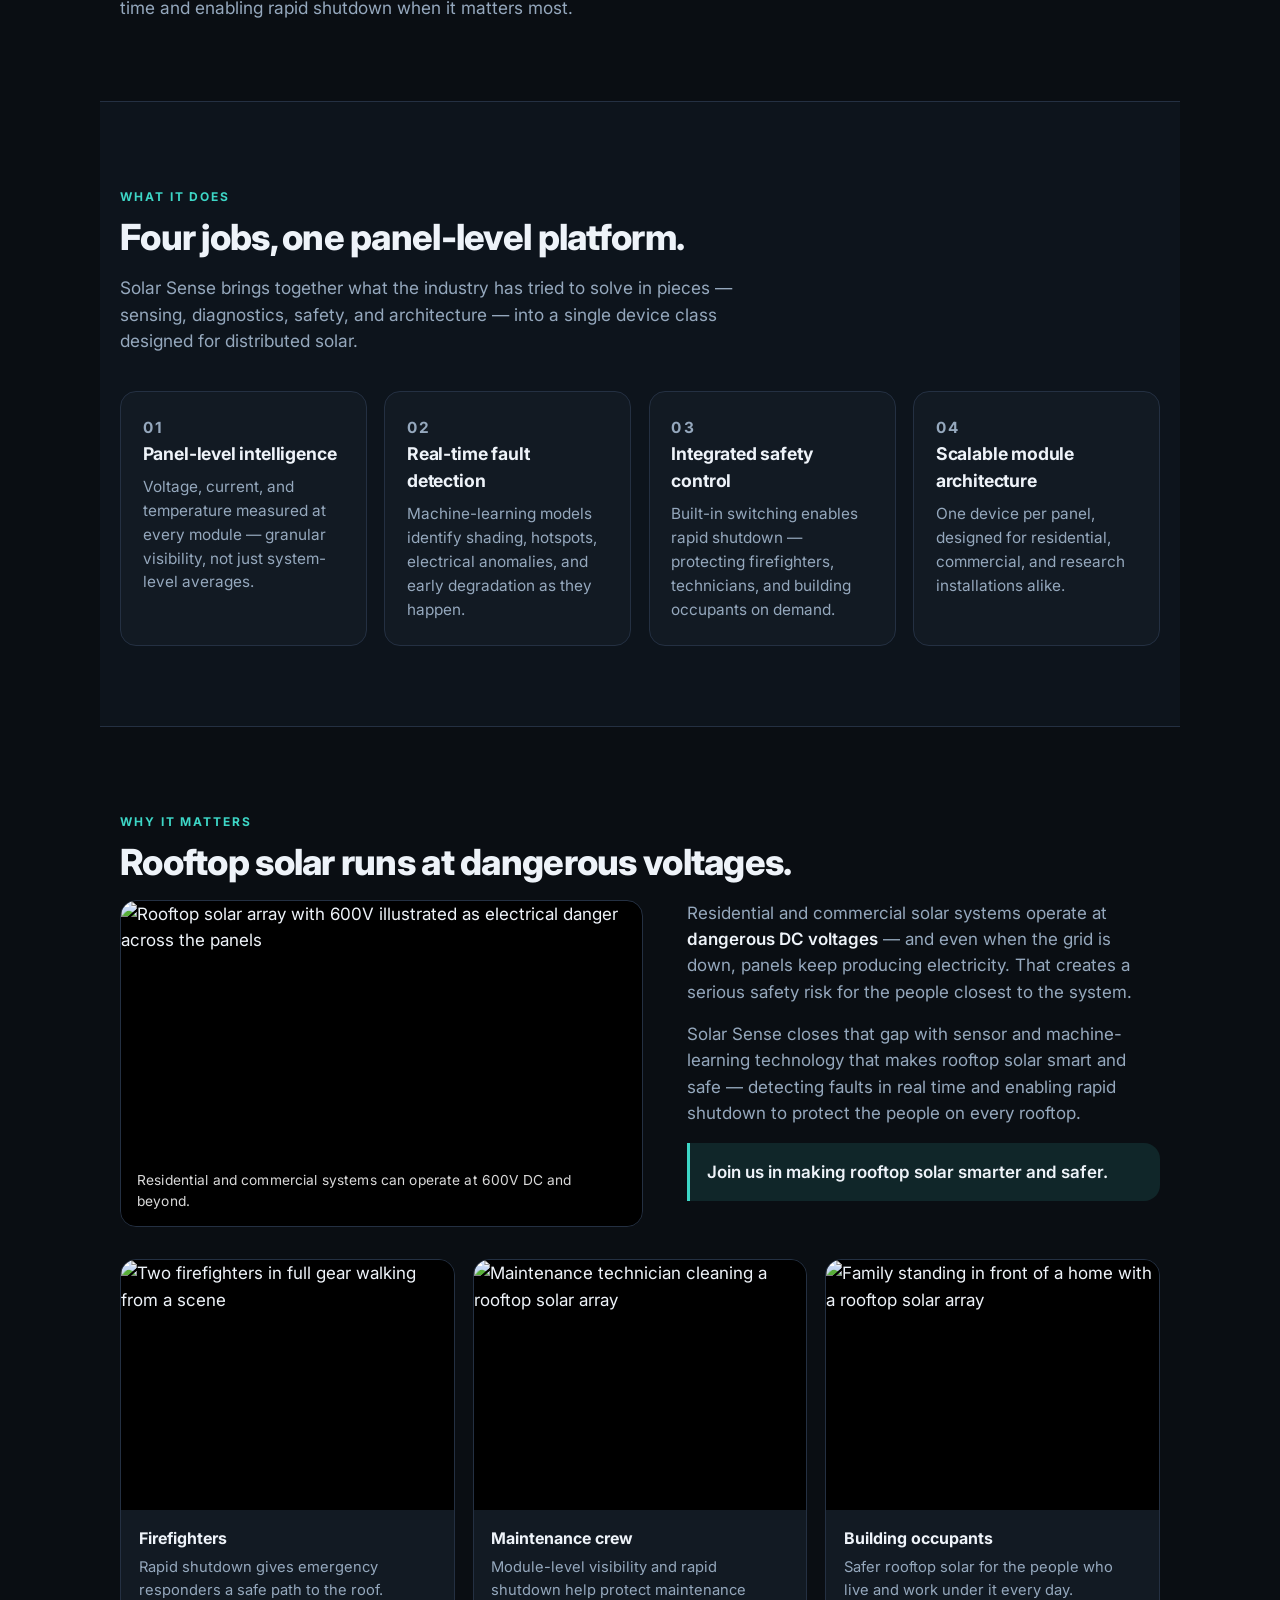
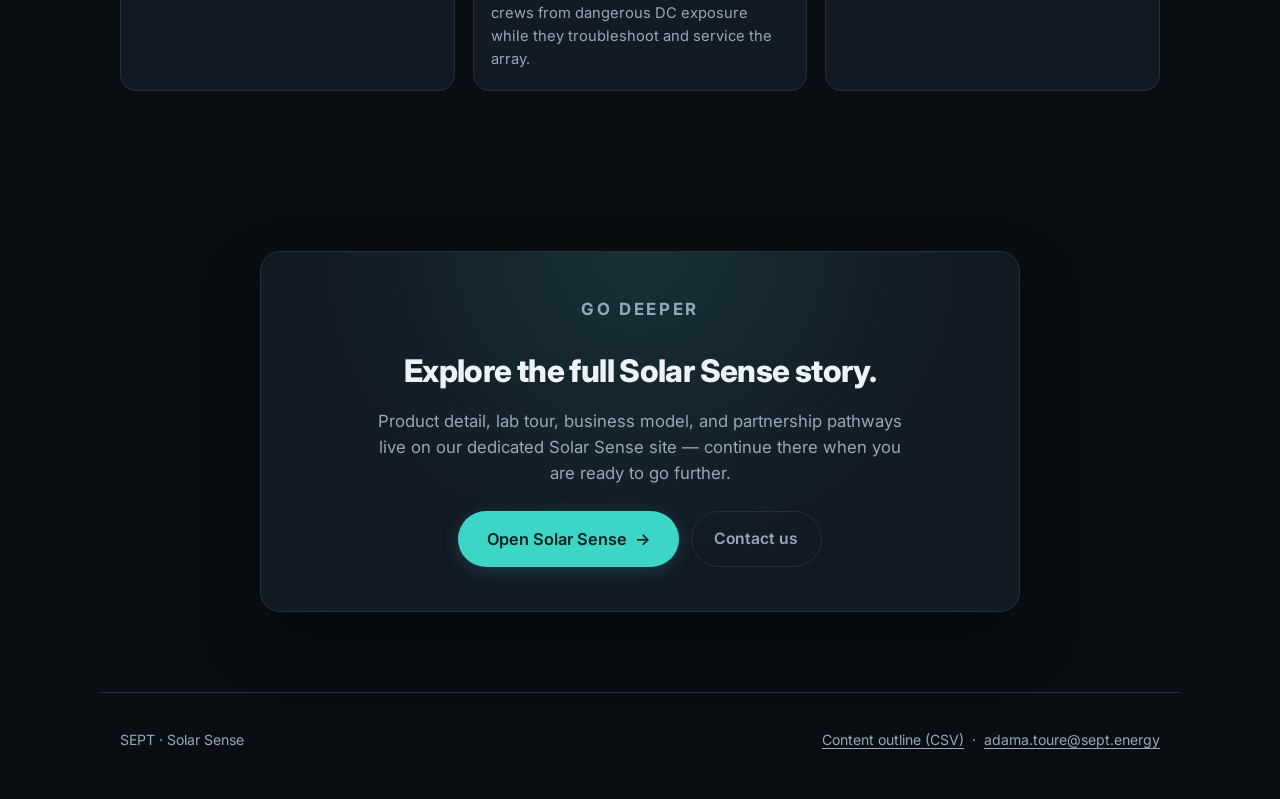
==== commit 0c80eb39: "Explore section: Contact us button links to adama.toure@sept.energy Co-authored-by: Cursor <cursorag" ====
--- a/SeptToSolarSense/index.html
+++ b/SeptToSolarSense/index.html
@@ -805,7 +805,7 @@
           <a class="btn btn-primary" href="https://touradam.github.io/solarsensApril2026/" target="_blank" rel="noopener noreferrer">
             Open Solar Sense<span class="arrow" aria-hidden="true">&rarr;</span>
           </a>
-          <a class="btn btn-ghost" href="https://touradam.github.io/solarsensApril2026/" target="_blank" rel="noopener noreferrer">Visit Solar Sense</a>
+          <a class="btn btn-ghost" href="mailto:adama.toure@sept.energy">Contact us</a>
         </div>
       </div>
     </section>
